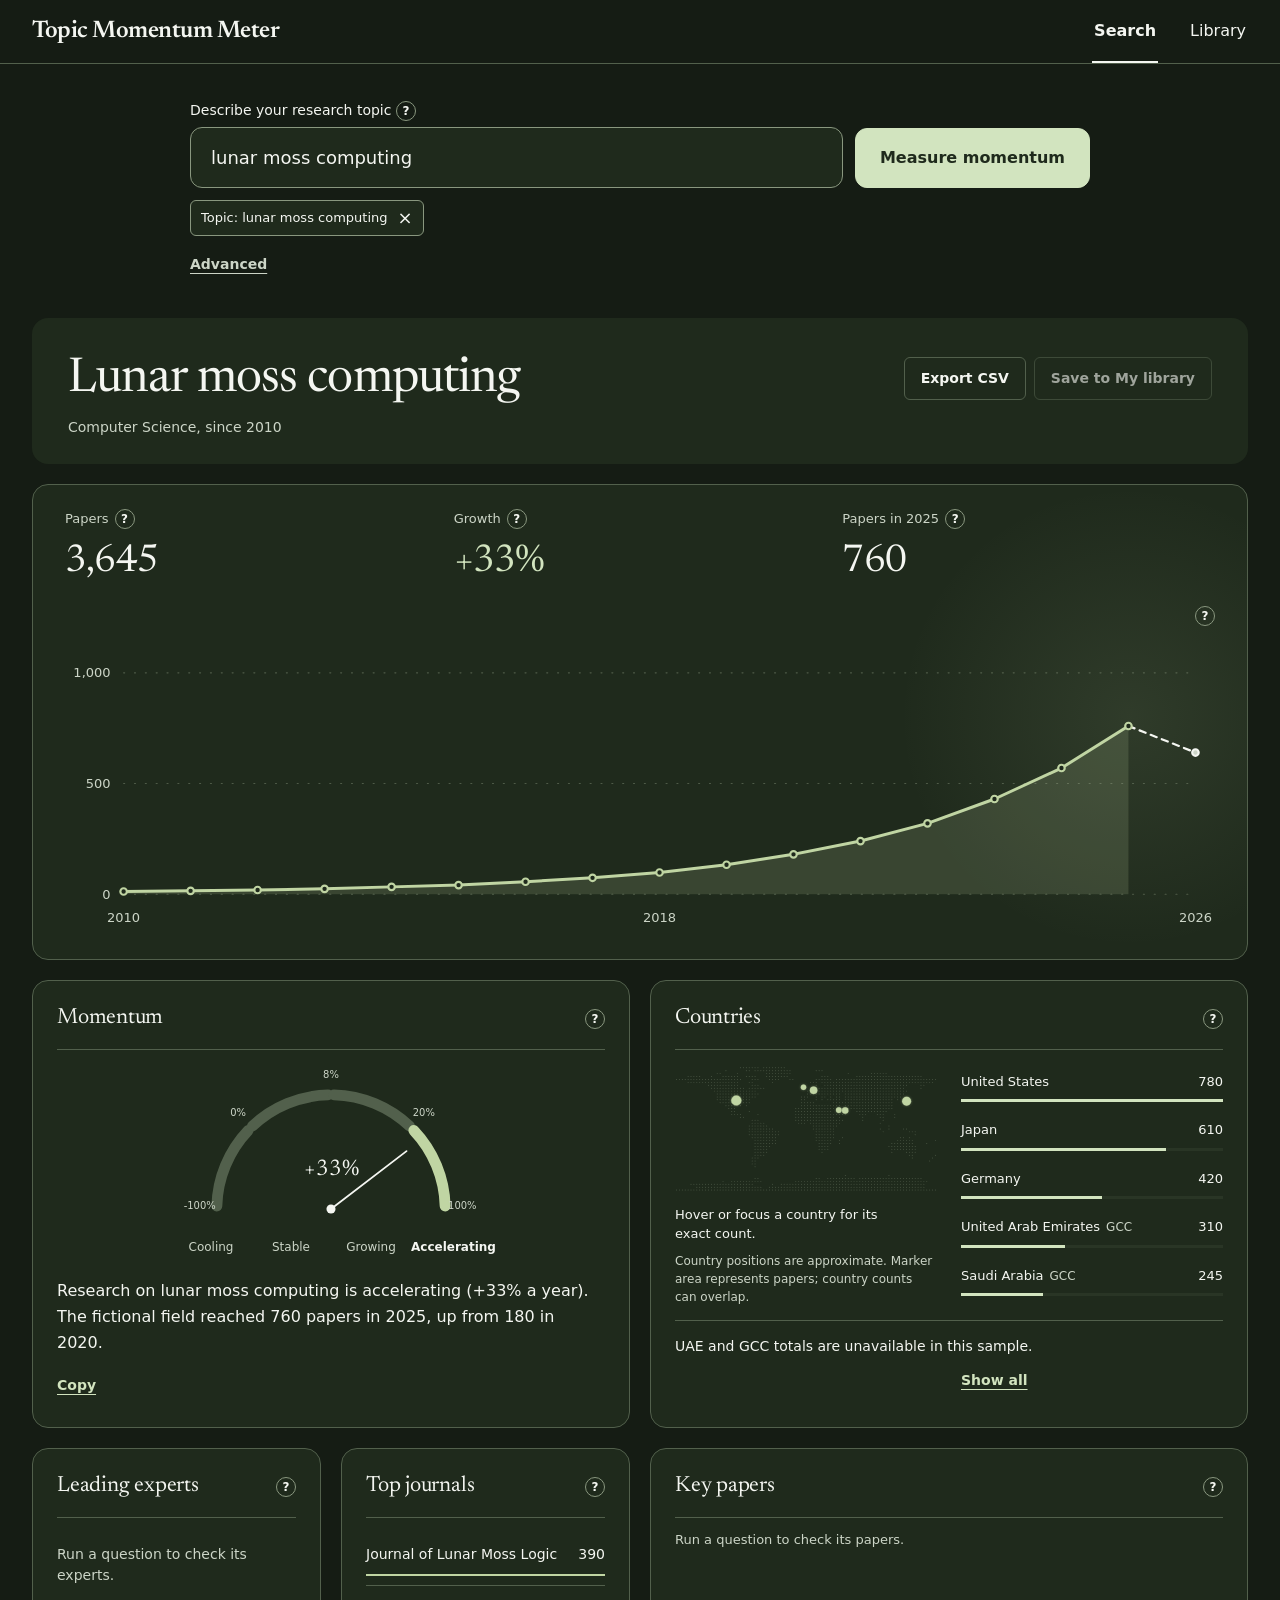
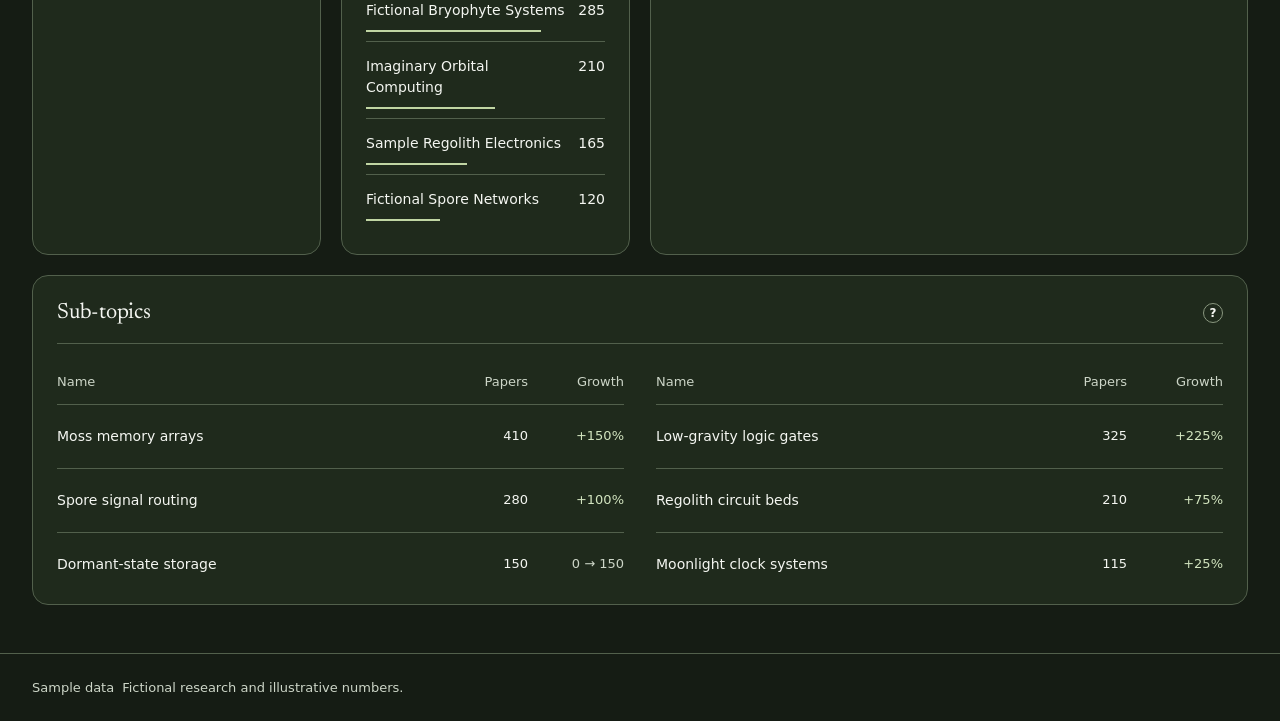
==== site/app.html @ e70965cd "Split X for Y topics, link title to site root" ====
<!doctype html>
<html lang="en">
<head>
  <meta charset="utf-8">
  <meta name="viewport" content="width=device-width, initial-scale=1">
  <meta name="description" content="Explore research trends with Topic Momentum Meter.">
  <title>Topic Momentum Meter</title>
  <link rel="preconnect" href="https://fonts.googleapis.com">
  <link rel="preconnect" href="https://fonts.gstatic.com" crossorigin>
  <link href="https://fonts.googleapis.com/css2?family=Newsreader:opsz,wght@6..72,400;6..72,600&display=swap" rel="stylesheet">
  <link rel="stylesheet" href="styles.css">
  <script defer src="config.js"></script>
  <script defer src="sample-topic.js"></script>
  <script defer src="map-data.js"></script>
  <script defer src="search-presets.js"></script>
  <script defer src="places.js"></script>
  <script defer src="vocabulary.js"></script>
  <script defer src="spell.js"></script>
  <script defer src="query-parser.js"></script>
  <script defer src="map-feedback.js"></script>
  <script defer src="app.js"></script>
</head>
<body>
  <a class="skip-link" href="#main">Skip to content</a>
  <header class="topbar">
    <a class="brand" href="./">Topic Momentum Meter</a>
    <nav aria-label="Main navigation"><a href="#search" id="search-nav">Search</a><a href="#library" id="library-nav">Library</a></nav>
  </header>
  <main id="main" tabindex="-1">
    <section id="topic-page" aria-labelledby="topic-name">
      <form novalidate id="search-form" class="search-panel">
        <div class="search-fields"><label for="topic-input">Describe your research topic <span class="help"><button type="button" class="help-trigger" data-help="search-help" aria-label="About Topic Momentum Meter" aria-controls="search-help" aria-describedby="search-help" aria-expanded="false">?</button><span id="search-help" class="tooltip" role="tooltip" hidden>Write what you're looking for in plain words, like a question to a colleague. For example: "epigenetics in pregnant women since 2020" or "inheritance law for children in the GCC". We pick out the topic, who it's about (children, pregnancy, women, teenagers, students, older adults), places (GCC, Middle East or a country) and years ("since 2020", "last 5 years"). The chips under the box show what we understood: remove a wrong one with ×. Put an exact phrase in "quotes". Places and people match words in titles and abstracts, not where authors work.</span></span><input id="topic-input" name="topic" required autocomplete="off" placeholder="epigenetics in children since 2020" aria-describedby="query-note"></label><button class="primary" type="submit">Measure momentum</button></div>
        <div id="understood-chips" class="understood-chips" role="group" aria-label="Current search details"></div>
        <div id="search-clarification" class="search-clarification" role="group" aria-labelledby="clarification-question" hidden></div>
        <p id="query-note" class="query-note" role="status" hidden></p>
        <div id="search-progress" class="search-progress" role="progressbar" aria-label="Search progress (estimate)" aria-valuemin="0" aria-valuemax="100" aria-valuenow="0" hidden><div class="search-progress-track"><div class="search-progress-fill"></div></div><p class="search-progress-label"></p></div>
        <details id="search-options" class="search-options">
          <summary>Advanced</summary>
          <div class="options-grid">
            <div class="option-row"><div class="option-label"><label for="synonyms-input">Synonyms</label><span class="help"><button type="button" class="help-trigger" data-help="synonyms-help" aria-label="About synonyms" aria-controls="synonyms-help" aria-describedby="synonyms-help" aria-expanded="false">?</button><span id="synonyms-help" class="tooltip" role="tooltip" hidden>Other words for the same topic. Papers that use any of them are counted too.</span></span></div><div class="option-body"><input id="synonyms-input" name="synonyms" autocomplete="off" placeholder="Other words for the same topic, separated by commas"><div id="synonym-chips" class="chips" aria-label="Current synonyms"></div><div class="suggestions" id="suggestions"><span>Suggested</span><div id="suggested-synonyms" class="chips"></div></div></div></div>
            <div class="option-row"><div class="option-label"><span>Must also include</span><span class="help"><button type="button" class="help-trigger" data-help="include-note" aria-label="About additional terms" aria-controls="include-note" aria-describedby="include-note" aria-expanded="false">?</button><span id="include-note" class="tooltip" role="tooltip" hidden>Each group must match. Within a group, any term can match. For example, inheritance + GCC + children. Terms can appear anywhere in the title or abstract; multi-word terms stay together as phrases. Separate alternatives with commas. These presets match words in titles and abstracts, not where the authors work.</span></span></div><div class="option-body include-controls"><div id="include-group-1" class="include-group"><span class="group-joiner" aria-hidden="true">Any of</span><div class="group-field"><input id="include-input" name="include" aria-label="Include group 1" aria-describedby="include-note include-error" autocomplete="off" placeholder="Words, separated by commas"><span id="include-preset-1" class="group-preset" hidden><strong id="include-preset-name-1"></strong><span id="include-preset-count-1" class="group-preset-count"></span><button type="button" id="edit-include-1" class="text-button group-edit">Edit</button></span></div><button id="remove-include-1" class="remove-include" type="button" aria-label="Remove include group 1" title="Remove group">×</button></div><div id="include-group-2" class="include-group" hidden><span class="group-joiner" aria-hidden="true">and any of</span><div class="group-field"><input id="include-input-2" name="include2" aria-label="Include group 2" aria-describedby="include-note include-error" autocomplete="off" placeholder="Words, separated by commas" disabled><span id="include-preset-2" class="group-preset" hidden><strong id="include-preset-name-2"></strong><span id="include-preset-count-2" class="group-preset-count"></span><button type="button" id="edit-include-2" class="text-button group-edit">Edit</button></span></div><button id="remove-include-2" class="remove-include" type="button" aria-label="Remove include group 2" title="Remove group">×</button></div><div id="include-group-3" class="include-group" hidden><span class="group-joiner" aria-hidden="true">and any of</span><div class="group-field"><input id="include-input-3" name="include3" aria-label="Include group 3" aria-describedby="include-note include-error" autocomplete="off" placeholder="Words, separated by commas" disabled><span id="include-preset-3" class="group-preset" hidden><strong id="include-preset-name-3"></strong><span id="include-preset-count-3" class="group-preset-count"></span><button type="button" id="edit-include-3" class="text-button group-edit">Edit</button></span></div><button id="remove-include-3" class="remove-include" type="button" aria-label="Remove include group 3" title="Remove group">×</button></div><div class="include-actions"><span class="include-actions-label">Quick add</span><button class="chip" id="children-preset" type="button">Children 0–9</button><button class="chip" id="middle-east-preset" type="button">Middle East</button><button class="chip" id="gcc-preset" type="button">GCC</button><button id="add-include-group" class="chip add-group" type="button">+ Add another group</button></div><p id="include-limit" class="include-message" hidden>You can use up to three include groups. Remove a group to add another.</p><p id="include-error" class="include-message" role="status" hidden></p></div></div>
            <div class="option-row"><div class="option-label"><span>Years</span><span class="help"><button type="button" class="help-trigger" data-help="range-help" aria-label="About the year range" aria-controls="range-help" aria-describedby="range-help" aria-expanded="false">?</button><span id="range-help" class="tooltip" role="tooltip" hidden>Leave empty to include papers up to today.</span></span></div><div class="option-body range-controls"><div class="range-fields"><label for="from-input">From<input id="from-input" name="from" type="number" min="2000" step="1" value="2010" required></label><label for="to-input">To<input id="to-input" name="to" type="number" min="2000" step="1" placeholder="Until today"></label></div><div class="range-presets" aria-label="Quick-fill From year"><button type="button" class="chip" data-range-preset="2010">2010</button><button type="button" class="chip" data-range-preset="2020">2020</button><button type="button" class="chip" data-range-preset="2023">2023</button><button type="button" class="chip" data-range-preset="2024">2024</button><button type="button" class="chip" data-range-preset="2025">2025</button></div></div></div>
          </div>
        </details>
      </form>
      <div id="report-stage" class="t-skel is-revealed">
        <div class="t-skel-skeleton report-skeleton" aria-hidden="true">
          <div class="loading-work"><p>This search includes</p><ol id="loading-steps"><li>Counting papers per year</li><li>Finding leading experts</li><li>Mapping countries</li><li>Ranking sub-topics</li></ol><p class="loading-note">The report opens as soon as the data arrives.</p></div>
        </div>
        <div class="t-skel-content">
          <p id="no-results" class="empty-state" role="status" hidden>No papers found for this search. Try a broader topic or remove a detail.</p>
          <section id="refine-bar" class="refine-bar" aria-label="Narrow down this report" hidden><form id="narrow-form" novalidate><div class="narrow-fields"><label for="narrow-input">Narrow down<input id="narrow-input" autocomplete="off" placeholder="Add a focus, people, place or years" aria-describedby="narrow-help narrow-note"></label><button id="narrow-apply" type="submit">Apply</button></div><p id="narrow-help" class="sr-only">Add words that must also match. Separate alternatives with commas or “and”. Check the chips before applying.</p><div id="narrow-understood" class="understood-chips" role="group" aria-label="Details to add"></div><p id="narrow-note" class="query-note" role="status" hidden></p></form><div id="refine-chips" class="refine-chips" role="group" aria-label="Suggested refinements"></div></section>
          <div class="report-heading"><div><a id="back-parent" hidden></a><h1 id="topic-name"></h1><p id="topic-meta"></p><p id="evidence-notice" class="evidence-notice" role="status" hidden></p><p id="understanding-line" class="understanding-line" title="The model reviewed titles, not full papers. Authored geography means at least one author’s listed country matches." hidden></p></div><div class="report-actions"><button id="export-csv" type="button">Export CSV</button><button id="save-report" type="button">Save to My library</button></div></div>
          <div id="report-content" class="dashboard">
            <div class="tile hero-tile" id="hero-tile"><section class="panel chart-panel" aria-label="Research activity"><div id="kpis" class="kpi-grid"></div><div class="chart-help"><span class="help"><button type="button" class="help-trigger" data-help="chart-help" aria-label="About the chart" aria-controls="chart-help" aria-describedby="chart-help" aria-expanded="false">?</button><span id="chart-help" class="tooltip" role="tooltip" hidden>Papers published each year. The current year isn’t over, so its line is dashed.</span></span></div><div id="year-chart"></div></section></div>
            <section class="panel tile momentum-panel" aria-labelledby="momentum-heading"><div class="panel-heading"><h2 id="momentum-heading">Momentum</h2><span class="help"><button class="help-trigger" type="button" data-help="momentum-help" aria-label="About momentum" aria-controls="momentum-help" aria-describedby="momentum-help" aria-expanded="false">?</button><span id="momentum-help" class="tooltip" role="tooltip" hidden>Accelerating means 20% or more a year. Growing is 8 to 20%, Stable is 0 to 8%, Cooling means fewer papers each year.</span></span></div><div id="momentum-gauge" class="momentum-gauge"></div><div id="momentum-segments" class="momentum-segments" aria-label="Momentum scale"></div><p id="momentum-unavailable" hidden>Not enough data</p><p id="headline"></p><button id="copy-headline" class="text-button" type="button">Copy</button></section>
            <section class="panel tile countries-tile" aria-labelledby="countries-heading"><div class="panel-heading"><h2 id="countries-heading">Countries</h2><span class="help"><button type="button" class="help-trigger" data-help="countries-note" aria-label="About country counts" aria-controls="countries-note" aria-describedby="countries-note" aria-expanded="false">?</button><span id="countries-note" class="tooltip" role="tooltip" hidden></span></span></div><div id="country-map" class="country-map"></div><p class="map-caption">Country positions are approximate. Marker area represents papers; country counts can overlap.</p><div id="countries"></div><p id="regional-counts"></p><button id="countries-toggle" class="text-button" type="button" aria-expanded="false" aria-controls="countries" hidden>Show all</button></section>
            <section class="panel tile experts-tile" aria-labelledby="experts-heading"><div class="panel-heading"><h2 id="experts-heading">Leading experts</h2><span class="help"><button type="button" class="help-trigger" data-help="experts-note" aria-label="About expert counts" aria-controls="experts-note" aria-describedby="experts-note" aria-expanded="false">?</button><span id="experts-note" class="tooltip" role="tooltip" hidden></span></span></div><p id="experts-check-note" class="source-note" hidden></p><p id="experts-source-note" class="source-note" hidden></p><ol id="experts" class="rank-list"></ol><button id="experts-toggle" class="text-button" type="button" aria-expanded="false" aria-controls="experts" hidden>Show all</button></section>
            <section class="panel tile journals-tile" aria-labelledby="journals-heading"><div class="panel-heading"><h2 id="journals-heading">Top journals</h2><span class="help"><button type="button" class="help-trigger" data-help="journals-note" aria-label="About journal counts" aria-controls="journals-note" aria-describedby="journals-note" aria-expanded="false">?</button><span id="journals-note" class="tooltip" role="tooltip" hidden></span></span></div><p id="journals-source-note" class="source-note" hidden></p><ol id="journals" class="rank-list"></ol><button id="journals-toggle" class="text-button" type="button" aria-expanded="false" aria-controls="journals" hidden>Show all</button></section>
            <section class="panel tile papers-tile" aria-labelledby="papers-heading"><div class="panel-heading"><h2 id="papers-heading">Most cited papers</h2><span class="help"><button type="button" class="help-trigger" data-help="papers-period" aria-label="About cited papers" aria-controls="papers-period" aria-describedby="papers-period" aria-expanded="false">?</button><span id="papers-period" class="tooltip" role="tooltip" hidden></span></span></div><p id="papers-source-note" class="source-note" hidden></p><div id="papers" class="paper-list"></div><button id="papers-toggle" class="text-button" type="button" aria-expanded="false" aria-controls="papers" hidden>Show all</button></section>
            <section id="topics-section" class="panel tile topics-panel" aria-labelledby="subtopics-heading"><div class="panel-heading"><h2 id="subtopics-heading">Sub-topics</h2><span class="help"><button type="button" class="help-trigger" data-help="subtopics-note" aria-label="About sub-topic comparisons" aria-controls="subtopics-note" aria-describedby="subtopics-note" aria-expanded="false">?</button><span id="subtopics-note" class="tooltip" role="tooltip" hidden></span></span></div><div class="topic-column-heads"><div class="topic-columns" aria-hidden="true"><span>Name</span><span>Papers</span><span id="subtopics-metric">Growth</span></div><div class="topic-columns" aria-hidden="true"><span>Name</span><span>Papers</span><span>Growth</span></div></div><div id="subtopics-panel"><div id="subtopics" class="topics-grid"></div></div></section>
          </div>
        </div>
      </div>
    </section>
    <section id="library-page" aria-labelledby="library-heading" hidden>
      <h1 id="library-heading" class="sr-only">Library</h1>
      <div class="library-tabs t-tabs" role="tablist" aria-label="Library"><span class="t-tabs-pill" aria-hidden="true"></span><button id="my-library-tab" type="button" role="tab" aria-selected="true" aria-controls="library-results">My library</button><button id="all-topics-tab" type="button" role="tab" aria-selected="false" aria-controls="library-results">All topics</button></div>
      <div id="library-results" class="library-layout" role="tabpanel" aria-labelledby="my-library-tab"><aside class="panel field-panel"><h2>Research fields</h2><div id="fields"></div></aside><div class="library-main"><div class="library-tools"><label for="library-search">Search the library <span class="help"><button type="button" class="help-trigger" data-help="library-help" aria-label="About the Library" aria-controls="library-help" aria-describedby="library-help" aria-expanded="false">?</button><span id="library-help" class="tooltip" role="tooltip" hidden>Find a saved topic by name or synonym.</span></span><input id="library-search" type="search" placeholder="Find a topic or synonym"></label><label for="library-sort">Sort by<select id="library-sort"><option value="momentum">Momentum</option><option value="name">Name</option><option value="updated">Last updated</option></select></label></div><p id="library-error" role="status" hidden></p><button id="library-retry" type="button" hidden>Try loading the Library again</button><p id="library-count" role="status"></p><div id="library-table" class="library-table"><div class="library-columns" aria-hidden="true"><span>Name</span><span>Trend</span><span>Growth</span><span></span></div><div id="library-cards"></div></div><p id="library-empty" class="empty-state" hidden>No topics match. Try a different search or choose All fields.</p></div></div>
    </section>
    <p id="status" class="status" role="status" aria-live="polite" hidden></p>
  </main>
  <footer><p><span id="report-source">Sample data</span><span id="data-notice">Fictional research and illustrative numbers.</span></p><p id="report-freshness"></p></footer>
</body>
</html>
---- site/styles.css ----
/* Hallmark traits: analytics workbench; signature: data-driven bento scenes; step 10. */
/* Critique: strengthen report hierarchy and reveal the evidence with restrained motion. */
:root{--page:#F4F6F1;--card:#FFFFFF;--border:#D3D8CF;--chart:#7E8B63;--action:#5F6B47;--text:#1F2A1C;--secondary:#5E6859;--positive:#4A5538;--negative:#B5483C;--soft:#EDF0E7;--font:system-ui,-apple-system,BlinkMacSystemFont,"Segoe UI",sans-serif;--radius:12px;
  --font-display:"Newsreader",Georgia,serif;
  --band:var(--text);--band-text:var(--card);--band-secondary:#CCD5C7;--band-border:#52604C;--band-line:#C0D5A3;--band-positive:#D2E4BF;--band-negative:#FFB4A7;
  --band-glow:#C0D5A31A;--band-area:#C0D5A329;--clear:transparent;
  --ease-smooth-out:cubic-bezier(0.22,1,0.36,1);
  --pulse-dur:500ms;--pulse-count:1;--pulse-min:0.5;
  --reveal-dur:200ms;--reveal-blur:0px;--reveal-ease:var(--ease-smooth-out);
  --page-slide-dur:200ms;--page-fade-dur:200ms;--page-slide-distance:8px;--page-blur:0px;--page-stagger:0ms;--page-exit-enabled:1;
  --page-slide-ease:var(--ease-smooth-out);--page-fade-ease:var(--ease-smooth-out);
}
*{box-sizing:border-box}html{color-scheme:light;scrollbar-color:var(--border) var(--page)}body{margin:0;background:var(--page);color:var(--text);font:400 15px/1.5 var(--font);font-variant-numeric:tabular-nums}::selection{background:var(--border);color:var(--text)}button,input,select{font:inherit;color:inherit}input,select{caret-color:var(--action)}button,a,input,select,summary{-webkit-tap-highlight-color:transparent;touch-action:manipulation}a{color:var(--action);text-underline-offset:3px}button{cursor:pointer;border:1px solid var(--border);background:var(--card);border-radius:6px;padding:10px 16px;min-height:42px;font-weight:600}button:hover{background:var(--soft);border-color:var(--action)}button:active{background:var(--border)}button:disabled{opacity:.6;cursor:default}button:focus-visible,a:focus-visible,input:focus-visible,select:focus-visible,summary:focus-visible,svg [tabindex]:focus-visible{outline:2px solid var(--action);outline-offset:3px}[hidden]{display:none!important}.sr-only,.skip-link:not(:focus){position:absolute;width:1px;height:1px;overflow:hidden;clip-path:inset(50%);white-space:nowrap}.skip-link:focus{position:fixed;top:12px;left:12px;background:var(--card);padding:12px;z-index:10}.topbar{height:72px;border-bottom:1px solid var(--border);display:flex;align-items:center;justify-content:space-between;padding:0 max(32px,calc((100vw - 1320px)/2));gap:24px}.brand{font-size:20px;font-weight:600;color:var(--text);text-decoration:none;letter-spacing:-.025em}nav{display:flex;align-self:stretch;gap:30px}nav a{display:flex;align-items:center;border-bottom:2px solid transparent;text-decoration:none;color:var(--secondary);padding:0 2px}nav a[aria-current=page]{border-bottom-color:var(--action);color:var(--text);font-weight:600}main{max-width:1384px;margin:auto;padding:24px 32px 48px}h1,h2,h3,p{overflow-wrap:anywhere}h1,h2,h3{font-weight:600;text-wrap:balance}h1{font-size:clamp(28px,3vw,38px);letter-spacing:-.025em;line-height:1.2;margin:0 0 8px}h2{font-size:17px;line-height:1.3;margin:0}p{text-wrap:pretty}.search-panel{margin-bottom:32px}.search-fields{display:grid;grid-template-columns:minmax(0,1fr) auto;gap:16px;align-items:end}label{display:block;font-size:14px;font-weight:600}input,select{display:block;width:100%;min-width:0;margin-top:6px;min-height:44px;padding:10px 12px;border:1px solid var(--border);border-radius:6px;background:var(--card);font-weight:400}input::placeholder{color:var(--secondary);opacity:1}.primary{background:var(--action);border-color:var(--action);color:white;min-height:44px;padding-inline:24px}.primary:hover{background:var(--positive);color:white}.primary:active{background:var(--text)}.search-options{margin-top:12px}.search-options>summary{display:inline-block;cursor:pointer;color:var(--action);font-size:14px;font-weight:600;list-style:none;min-height:32px;padding:4px 0;text-decoration:underline;text-underline-offset:4px}.search-options>summary::-webkit-details-marker{display:none}.options-grid{display:grid;grid-template-columns:1fr 1fr 1fr;gap:20px;padding:20px 0 4px}.options-grid>div{min-width:0}.range-fields{display:grid;grid-template-columns:1fr 1fr;gap:12px}.chips,.range-presets{display:flex;flex-wrap:wrap;gap:6px;margin-top:10px}.chip{padding:5px 10px;min-height:34px;font-size:13px;font-weight:400}.suggestions{display:flex;align-items:baseline;gap:16px;padding-top:12px;font-size:14px;color:var(--secondary)}.suggestions .chips{margin:0}.report-heading{display:flex;justify-content:space-between;gap:24px;align-items:center;margin-bottom:24px}.report-heading>div{min-width:0}.report-heading p{margin:0;color:var(--secondary);font-size:14px}.report-actions{display:flex;gap:8px;flex-shrink:0}.report-actions button{font-size:14px}.report-actions #save-report{color:var(--action)}#back-parent{display:inline-block;font-size:14px;margin-bottom:12px}.panel{background:var(--card);border:1px solid var(--border);border-radius:var(--radius);padding:24px;min-width:0}.panel-heading{display:flex;align-items:center;justify-content:space-between;gap:12px;padding-bottom:16px;margin-bottom:8px;border-bottom:1px solid var(--border)}.chart-panel{padding:28px 28px 18px;margin-bottom:24px}.kpi-grid{display:grid;grid-template-columns:repeat(3,minmax(0,1fr));gap:32px;padding-bottom:8px}.kpi{min-width:0}.kpi-label{display:flex;align-items:center;gap:8px;font-size:14px;color:var(--secondary)}.kpi-value{font-size:clamp(28px,3.3vw,42px);font-weight:600;line-height:1.2;letter-spacing:-.025em;margin:8px 0 0}.positive{color:var(--positive)}.negative{color:var(--negative)}.number{white-space:nowrap;font-variant-numeric:tabular-nums}.chart-panel svg{display:block;width:100%;height:auto;margin-top:12px}.chart-grid{stroke:var(--border);stroke-dasharray:3 6}.chart-label{fill:var(--secondary);font-family:var(--font);font-size:12px}.chart-line{stroke:var(--chart);stroke-width:2.5;fill:none;stroke-linejoin:round;stroke-linecap:round}.chart-area{fill:var(--chart);fill-opacity:.12}.chart-point{fill:var(--card);stroke:var(--chart);stroke-width:2}.chart-point:hover,.chart-point:focus{r:5}.partial-year{stroke-dasharray:6 5}.partial-point{fill:var(--border)}.insight-grid{display:grid;grid-template-columns:repeat(3,minmax(0,1fr));gap:24px;margin-bottom:24px;align-items:start}.momentum-segments{display:grid;grid-template-columns:repeat(4,minmax(0,1fr));gap:3px;margin:20px 0}.momentum-segments span{border:1px solid var(--border);border-radius:3px;text-align:center;font-size:12px;padding:8px 2px;color:var(--secondary);white-space:nowrap}.momentum-segments [aria-current=true]{background:var(--action);border-color:var(--action);color:white}.momentum-panel #headline{font-size:16px;line-height:1.6;margin:0 0 12px;max-width:65ch}#momentum-unavailable{color:var(--secondary);font-size:14px}.text-button{padding:4px 0;border:0;border-radius:0;background:transparent;min-height:36px;color:var(--action);font-size:14px;text-decoration:underline;text-underline-offset:4px}.text-button:hover{background:transparent;color:var(--text)}.rank-list{list-style:none;padding:0;margin:0}.rank-list li{display:flex;gap:16px;justify-content:space-between;align-items:baseline;padding:12px 0;border-bottom:1px solid var(--border);font-size:14px}.rank-list li:last-child{border:0}.rank-name{min-width:0}.rank-name a{text-decoration:none}.rank-name a:hover{text-decoration:underline}.rank-list .number{font-weight:600}.country-row{padding:12px 0 8px}.row-heading{display:flex;justify-content:space-between;gap:16px;font-size:14px}.bar-track{height:3px;background:var(--soft);margin-top:8px}.bar-fill{height:100%;background:var(--action)}.gcc{font:inherit;font-size:12px;color:var(--secondary);margin-left:6px;text-decoration:none}#regional-counts{border-top:1px solid var(--border);padding-top:14px;font-size:14px;line-height:1.6;margin-bottom:6px}.publication-grid{display:grid;grid-template-columns:minmax(0,1fr) minmax(0,1.5fr);gap:24px;margin-bottom:24px;align-items:start}.paper{padding:16px 0;border-bottom:1px solid var(--border)}.paper:last-child{border:0}.paper h3{font-size:15px;line-height:1.45;margin:0 0 8px;font-weight:600;text-wrap:pretty}.paper h3 a{text-decoration:none}.paper h3 a:hover{text-decoration:underline}.paper p{font-size:13px;color:var(--secondary);margin:4px 0}.paper-meta{font-size:13px;color:var(--secondary);display:flex;justify-content:space-between;gap:16px}.topics-panel{padding-bottom:0;overflow:visible}.topic-columns,.topic-row{display:grid;grid-template-columns:minmax(0,1fr) 72px 80px;gap:16px;align-items:center}.topic-columns{font-size:13px;color:var(--secondary);margin:16px 0 0;padding-bottom:12px;width:calc(50% - 12px)}.topic-columns>span:not(:first-child){text-align:right}.topics-grid{display:grid;grid-template-columns:repeat(2,minmax(0,1fr));column-gap:32px}.topic-row{position:relative;min-width:0;width:100%;padding:18px 0;min-height:64px;border:0;border-top:1px solid var(--border);border-radius:0;text-align:left;font-weight:400;background:transparent;font-size:14px;text-decoration:none}.topic-row .number{text-align:right;font-size:13px}.topic-row:hover{background:var(--soft);border-color:var(--border)}.topic-name{color:var(--action);min-width:0;overflow-wrap:anywhere}.help{position:relative;display:inline-flex;vertical-align:middle;font-weight:400;flex-shrink:0}.help-trigger{border:1px solid var(--border);border-radius:50%;color:var(--secondary);font-size:12px;width:20px;height:20px;min-height:20px;padding:0;line-height:18px;font-weight:600;text-align:center}.help-trigger::before{content:"";position:absolute;inset:-7px}.tooltip{position:absolute;z-index:20;top:calc(100% + 12px);right:0;width:280px;max-width:calc(100vw - 48px);padding:14px 16px;border:1px solid var(--border);border-radius:8px;background:var(--card);color:var(--text);font-size:14px;line-height:1.5;font-weight:400;text-align:left;box-shadow:0 8px 24px #1f2a1c14}.kpi-label .tooltip,.options-grid .tooltip{left:0;right:auto}.library-tabs{display:flex;gap:24px;border-bottom:1px solid var(--border);margin:0 0 24px}.library-tabs button{border:0;border-radius:0;border-bottom:2px solid transparent;background:transparent;padding:12px 0;font-size:16px;font-weight:400;color:var(--secondary)}.library-tabs [aria-selected=true]{border-bottom-color:var(--action);font-weight:600;color:var(--text)}.library-layout{display:grid;grid-template-columns:200px minmax(0,1fr);gap:24px;align-items:start}.field-panel{padding:20px 12px}.field-panel h2{font-size:15px;margin:0 8px 16px}.field-button{display:flex;justify-content:space-between;gap:12px;text-align:left;width:100%;padding:10px 8px;border:0;min-height:42px;font-size:14px;font-weight:400;background:transparent}.field-button[aria-pressed=true]{background:var(--soft);color:var(--action);font-weight:600}.library-main{min-width:0}.library-tools{display:grid;grid-template-columns:minmax(0,1fr) 190px;gap:16px}#library-count{font-size:13px;color:var(--secondary);margin:16px 0}.library-table{background:var(--card);border:1px solid var(--border);border-radius:var(--radius);padding:0 20px}.library-columns,.library-row{display:grid;grid-template-columns:minmax(0,1fr) 140px 100px 78px;gap:20px;align-items:center}.library-columns{font-size:13px;color:var(--secondary);padding:16px 0}.library-columns>span:nth-child(3){text-align:right}.library-card{border-top:1px solid var(--border)}.library-row{min-height:100px;padding:16px 0}.library-name{font-size:15px;font-weight:600;color:var(--text);text-decoration:none}.library-name:hover{color:var(--action);text-decoration:underline}.library-field{display:flex;align-items:center;gap:8px;color:var(--secondary);font-size:13px;margin-top:4px}.library-growth{text-align:right;font-weight:600}.mini-chart{display:block;width:140px;height:38px}.remove-report{font-size:13px;font-weight:400;text-align:right;padding:4px 0;min-height:40px;background:transparent;border:0;color:var(--secondary);text-decoration:underline;text-underline-offset:3px}.library-related{font-size:13px;margin-bottom:16px;color:var(--secondary)}.library-related>summary{cursor:pointer;min-height:32px}.library-related .chips{margin-left:16px}.library-related a{font-size:13px;padding:4px 0;margin-right:12px}.empty-state{padding:32px;background:var(--card);border:1px solid var(--border);border-radius:var(--radius);color:var(--secondary);font-size:15px}#library-error{color:var(--negative)}.status{position:fixed;bottom:20px;left:50%;transform:translateX(-50%);width:max-content;max-width:calc(100% - 32px);padding:14px 20px;background:var(--text);color:white;border-radius:8px;z-index:30;font-size:14px;box-shadow:0 6px 20px #1f2a1c20}footer{border-top:1px solid var(--border);padding:20px 32px;color:var(--secondary);font-size:13px;max-width:1384px;margin:0 auto}footer p{margin:4px 0}#report-source{margin-right:8px}
@media(min-width:1550px){.insight-grid{grid-template-columns:1.05fr 1fr 1fr}}@media(max-width:1100px){.insight-grid{grid-template-columns:repeat(2,minmax(0,1fr))}.momentum-panel{grid-column:1/-1}.momentum-segments{max-width:480px}.momentum-panel #headline{max-width:75ch}.options-grid{grid-template-columns:1fr 1fr}.range-controls{grid-column:1/-1;max-width:420px}.library-layout{grid-template-columns:170px minmax(0,1fr)}.library-columns,.library-row{grid-template-columns:minmax(0,1fr) 100px 80px 65px;gap:12px}.mini-chart{width:100px}.topic-columns,.topic-row{grid-template-columns:minmax(0,1fr) 60px 65px;gap:10px}}@media(max-width:760px){.topbar{padding:0 20px;height:64px}.brand{font-size:17px}nav{gap:18px;font-size:14px}main{padding:20px}.report-heading{align-items:flex-start;flex-direction:column;gap:16px}.report-actions{flex-wrap:wrap}.insight-grid,.publication-grid{grid-template-columns:1fr;gap:16px;margin-bottom:16px}.momentum-panel{grid-column:auto}.panel{padding:20px}.chart-panel{margin-bottom:16px;padding:20px 16px 12px}.kpi-grid{gap:16px}.kpi-value{font-size:30px}.kpi-label{font-size:13px;gap:6px}.topics-grid{grid-template-columns:1fr}.topic-columns{width:100%}.topic-row{grid-template-columns:minmax(0,1fr) 72px 80px}.topics-panel{padding-bottom:0}.library-layout{grid-template-columns:1fr}.field-panel{padding:12px}.field-panel h2{margin:0 8px 8px}#fields{display:flex;overflow-x:auto;gap:8px}.field-button{width:auto;flex-shrink:0;gap:12px}.library-tools{grid-template-columns:minmax(0,1fr) 150px}.library-table{padding:0 14px}.library-columns,.library-row{grid-template-columns:minmax(0,1fr) 90px 75px;gap:12px}.library-columns>span:last-child{display:none}.library-row>.remove-report{grid-column:1/-1;justify-self:start;text-align:left;min-height:32px;margin-top:-8px}.mini-chart{width:90px}.library-growth{font-size:14px}footer{padding:20px}}@media(max-width:480px){.topbar{padding:0 16px;gap:12px;flex-wrap:wrap;height:auto;min-height:74px}.brand{font-size:16px}nav{gap:14px;min-height:48px}main{padding:16px}.search-fields{grid-template-columns:1fr;gap:10px}.search-fields .primary{justify-self:stretch}.search-panel{margin-bottom:24px}.options-grid{grid-template-columns:1fr;gap:16px}.range-controls{grid-column:auto}.suggestions{align-items:flex-start;flex-direction:column;gap:8px}.kpi-grid{gap:8px}.kpi-value{font-size:25px;letter-spacing:-.02em}.kpi-label{font-size:12px;flex-wrap:wrap;gap:4px}.chart-panel{padding-inline:12px}.chart-label{font-size:14px}.library-tools{grid-template-columns:1fr}.library-columns,.library-row{grid-template-columns:minmax(0,1fr) 65px 64px;gap:8px}.mini-chart{width:65px}.library-name{font-size:14px}.library-field{font-size:12px;flex-wrap:wrap}.tooltip{max-width:calc(100vw - 40px);width:240px}.panel{padding:18px}.topics-panel{padding-bottom:0}.topic-row{grid-template-columns:minmax(0,1fr) 55px 64px;gap:8px}.momentum-segments span{font-size:12px}.report-actions button{padding:9px 12px}.report-actions{gap:8px}.help-trigger{width:20px;height:20px}footer{padding:16px}}

.kpi-value.unavailable{font-size:22px;line-height:1.3;max-width:16ch}.library-growth.unavailable{font-size:12px;font-weight:400}.topic-column-heads{display:grid;grid-template-columns:repeat(2,minmax(0,1fr));gap:32px}.topic-columns{width:100%}@media(max-width:760px){.topic-column-heads{grid-template-columns:1fr}.topic-column-heads .topic-columns:last-child{display:none}}@media(max-width:480px){.kpi-value.unavailable{font-size:17px}}

.library-row{position:relative}.library-name::after{content:"";position:absolute;inset:0}.library-row .help,.library-row .remove-report{position:relative;z-index:1}.library-row:hover .library-name{text-decoration:underline;text-underline-offset:3px}

/* Compact analytics refinements. */
.topbar{height:64px;min-height:64px;background:var(--action);border-bottom:0;color:#FFFFFF}.topbar .brand,.topbar nav a,.topbar nav a[aria-current=page]{color:#FFFFFF}.topbar nav a[aria-current=page]{border-bottom-color:#FFFFFF}.topbar a:focus-visible{outline-color:#FFFFFF}.insight-grid{align-items:start}.insight-grid>.panel{height:auto}.topic-row .topic-name{font-weight:400}
#save-report[aria-pressed=true]{background:var(--action);border-color:var(--action);color:#FFFFFF}#save-report[aria-pressed=true]::before{content:"";display:inline-block;width:12px;height:12px;margin-right:8px;background:currentColor;clip-path:polygon(0 48%,17% 32%,40% 55%,83% 10%,100% 26%,42% 91%)}#save-report[aria-pressed=true]:hover{background:var(--positive)}
.paper{padding:12px 0}.paper-heading{display:flex;align-items:baseline;justify-content:space-between;gap:16px}.paper-heading h3{margin:0;min-width:0;flex:1;font-size:14px}.paper-heading .citations{flex-shrink:0;font-size:13px;color:var(--secondary)}.paper .paper-meta{display:block;margin:4px 0 0;font-size:13px;line-height:1.45}
.library-table{padding:0 16px}.library-columns,.library-row{grid-template-columns:minmax(0,1fr) 140px 105px;gap:16px}.library-table.personal .library-columns,.library-table.personal .library-row{grid-template-columns:minmax(0,1fr) 140px 105px 58px}.library-columns>span:last-child{display:none}.library-table.personal .library-columns>span:last-child{display:block}.library-columns{padding:12px 0}.library-row{min-height:54px;padding:8px 0}.library-entry{padding-left:calc(var(--depth,0)*16px);min-width:0}.library-name{font-size:14px;line-height:1.3}.library-row[style*="--depth:1"] .library-name,.library-row[style*="--depth:2"] .library-name,.library-row[style*="--depth:3"] .library-name{font-weight:400}.library-field{font-size:12px;line-height:1.3;margin-top:2px}.mini-chart{height:28px}.library-growth{font-size:14px}.growth-basis{font-weight:400;font-size:11px;color:var(--secondary);margin-left:4px}.remove-report{font-size:12px;min-height:28px;text-align:right;padding:4px 0;grid-column:auto!important;justify-self:stretch!important;margin:0!important}.library-parent{display:flex;align-items:baseline;gap:12px;padding:10px 0;font-weight:600;font-size:14px}.unsaved-parent{font-size:12px;font-weight:400;color:var(--secondary)}
@media(hover:hover) and (pointer:fine){.remove-report{opacity:0;pointer-events:none}.library-row:hover .remove-report,.library-row:focus-within .remove-report,.remove-report:focus-visible{opacity:1;pointer-events:auto}}
@media(max-width:1100px){.library-columns,.library-row{grid-template-columns:minmax(0,1fr) 100px 85px}.library-table.personal .library-columns,.library-table.personal .library-row{grid-template-columns:minmax(0,1fr) 100px 85px 54px}.mini-chart{width:100px}}
@media(max-width:760px){.topbar{height:60px;min-height:60px;flex-wrap:nowrap}.library-columns,.library-row{grid-template-columns:minmax(0,1fr) 70px 70px;gap:8px}.library-table.personal .library-columns,.library-table.personal .library-row{grid-template-columns:minmax(0,1fr) 60px 66px 44px}.mini-chart{width:70px}.personal .mini-chart{width:60px}.library-parent{flex-wrap:wrap;gap:4px 12px}.library-entry{padding-left:calc(var(--depth,0)*10px)}.library-growth{font-size:13px}.paper-heading{gap:10px}.paper-heading .citations{font-size:12px}}
@media(max-width:480px){.topbar{min-height:60px;height:60px}.topbar nav{min-height:60px}.paper-heading h3{font-size:14px}.library-table{padding:0 12px}.library-row{min-height:54px}.library-growth .growth-basis{display:inline-block}.library-field{font-size:12px}.library-name{font-size:13px}}

.growth-counts{font-size:13px;line-height:1.4;color:var(--secondary);margin:8px 0 0}.source-note{font-size:12px;color:var(--secondary);margin:8px 0}

.chart-help{text-align:right;margin-top:8px}.kpi-value>.help{margin-left:6px;vertical-align:middle}

@media(max-width:480px){.kpi-value:has(>.help){display:flex;align-items:center;gap:4px;font-size:15px;white-space:nowrap}.kpi-value>.help{margin-left:0}}

.topic-row .count-change{color:var(--secondary);white-space:normal}

/* The report opens as one continuous band; evidence below remains on paper. */
html,body{overflow-x:clip}
html{-webkit-font-smoothing:antialiased;-moz-osx-font-smoothing:grayscale}
body{font-size:1rem;line-height:1.5}
.brand{font-family:var(--font-display);font-size:1.5rem;font-weight:600;letter-spacing:-.02em;line-height:1.1}
.topbar{padding-inline:max(32px,calc((100% - 1320px)/2));background:var(--band)}
main{padding-top:28px}
.search-panel{margin-bottom:28px}
.search-fields{grid-template-columns:minmax(0,1fr) auto;gap:12px}
h1{font-family:var(--font-display);font-size:clamp(2rem,3.8vw,3rem);line-height:1.1;letter-spacing:-.02em;overflow-wrap:break-word;min-width:0}
h2{font-family:var(--font-display);font-size:1.125rem;line-height:1.3;letter-spacing:-.01em}
label,.report-actions button,.rank-list li,.row-heading,.topic-row{font-size:.875rem}
input,select{font-size:1rem}
.report-heading{background:var(--band);color:var(--band-text);padding:36px 36px 26px;margin:0;border-radius:var(--radius) var(--radius) 0 0;gap:32px;align-items:flex-start}
.report-heading>div:first-child{flex:1}
.report-heading p{color:var(--band-secondary);font-size:.875rem;line-height:1.5;margin-top:10px}
.report-heading a{color:var(--band-text)}
.report-actions{padding-top:3px}
.report-actions button{color:var(--band-text);background:var(--clear);border-color:var(--band-border)}
.report-actions button:hover{border-color:var(--band-secondary);background:var(--band-border)}
.report-actions #save-report{color:var(--band-text)}
.report-actions #save-report[aria-pressed=true]{color:var(--band);background:var(--band-text);border-color:var(--band-text)}
.report-actions #save-report[aria-pressed=true]:hover{background:var(--band-secondary)}
.report-heading :focus-visible,.chart-panel :focus-visible{outline-color:var(--band-text)}
.chart-panel{position:relative;background:var(--band);color:var(--band-text);border:0;border-radius:0 0 var(--radius) var(--radius);padding:0 36px 22px;margin-bottom:28px;isolation:isolate}
.kpi-grid{gap:32px;padding-top:26px;border-top:1px solid var(--band-border)}
.kpi-label{color:var(--band-secondary);font-size:.875rem}
.kpi-value{font-family:var(--font-display);font-size:clamp(2rem,4vw,3rem);font-weight:400;line-height:1.1;letter-spacing:-.02em;margin-top:12px}
.kpi-value.positive{color:var(--band-positive)}
.kpi-value.negative{color:var(--band-negative)}
.kpi-value.unavailable{font-family:var(--font);font-size:1.125rem;line-height:1.4;letter-spacing:0;padding-top:4px}
.growth-counts{color:var(--band-secondary);font-size:.8125rem}
.report-heading .help-trigger,.chart-panel .help-trigger{background:var(--clear);color:var(--band-secondary);border-color:var(--band-secondary)}
.report-heading .help-trigger:hover,.chart-panel .help-trigger:hover{color:var(--band-text);border-color:var(--band-text);background:var(--band-border)}
.chart-panel .tooltip{color:var(--text)}
.chart-panel .chart-grid{stroke:var(--band-border);stroke-dasharray:2 6}
.chart-panel .chart-label{fill:var(--band-secondary)}
.chart-panel .chart-line{stroke:var(--band-line);stroke-width:2.75}
.chart-panel .chart-area{fill:var(--band-area);fill-opacity:1}
.chart-panel .chart-point{fill:var(--band);stroke:var(--band-line)}
.chart-panel .partial-year{stroke:var(--band-text);stroke-width:2;stroke-dasharray:6 5}
.chart-panel .partial-point{fill:var(--band-secondary);stroke:var(--band-text)}
.chart-point.is-highlighted{r:5}
#year-chart{position:relative;min-width:0}
.chart-panel::before{content:"";position:absolute;inset:38% 0 0;z-index:-1;pointer-events:none;border-radius:inherit;clip-path:inset(0 round 0 0 var(--radius) var(--radius));background:radial-gradient(ellipse closest-side at 50% 50%,var(--band-glow),var(--clear) 100%)}
.chart-crosshair{stroke:var(--band-secondary);stroke-width:1;stroke-dasharray:3 4;opacity:0;pointer-events:none}
.chart-readout{position:absolute;top:0;transform:translateX(-50%);max-width:calc(100% - 16px);padding:8px 12px;background:var(--band-text);color:var(--band);border-radius:6px;font-size:.8125rem;line-height:1.5;font-variant-numeric:tabular-nums;pointer-events:none;white-space:nowrap;z-index:2}
.count-exact{position:relative;color:var(--clear)}
.count-display{position:absolute;inset:0;user-select:none}
.kpi-value:has(.count-display){position:relative;width:max-content;max-width:100%}
.panel-heading{padding-bottom:14px;margin-bottom:4px}
.momentum-panel{padding-top:26px}
.momentum-panel #headline{font-size:1rem;line-height:1.6;max-width:65ch}
.momentum-segments{position:relative;gap:0}
.momentum-segments::before{content:"";position:absolute;inset:0 0 auto;height:12px;border:1px solid var(--border);border-radius:6px;background:var(--soft)}
.momentum-segments span{position:relative;padding:22px 0 0;border:0;border-radius:0;font-size:.75rem;background:var(--clear);color:var(--secondary)}
.momentum-segments span+span::before{content:"";position:absolute;top:1px;left:0;height:10px;border-left:1px solid var(--border)}
.momentum-segments .momentum-fill{display:none;position:absolute;inset:0 0 auto;height:12px;pointer-events:none}
.momentum-segments span:first-child .momentum-fill{border-radius:6px 0 0 6px}
.momentum-segments span:last-child .momentum-fill{border-radius:0 6px 6px 0}
.momentum-segments [aria-current=true]{background:var(--clear);border-color:var(--clear);color:var(--action);font-weight:600}
.momentum-segments [aria-current=true] .momentum-fill{display:block;background:linear-gradient(var(--action),var(--action)) no-repeat;background-size:100% 100%}
.bar-fill{transform-origin:left center}
.rank-list li{padding-block:14px}
.publication-grid{gap:24px}
.paper-heading h3{font-size:.9375rem;line-height:1.45;font-weight:600}
.paper .paper-meta{font-size:.8125rem;line-height:1.5}
.topic-columns,.library-columns{font-size:.8125rem}
.topic-row{min-height:64px}
.library-field{font-size:.8125rem;line-height:1.4}
.library-tabs{margin-bottom:28px}
.library-tools label{font-weight:400}
.library-tools input,.library-tools select{margin-top:8px}
.library-table{margin-top:6px}
button{transition:background-color 140ms ease,border-color 140ms ease,transform 120ms var(--ease-smooth-out)}
button:active:not(:disabled){transform:scale(.97)}
@media(hover:hover) and (pointer:fine){
  .topic-row,.library-row{transition:background-color 140ms ease}
  .library-row:hover{background:var(--soft)}
}

/* transitions-dev 14: skeleton loader and reveal. */
.t-skel { position: relative; }
.t-skel-skeleton,
.t-skel-content {
  position: absolute;
  inset: 0;
}
.t-skel-skeleton {
  z-index: 1;
  opacity: 1;
  filter: blur(0);
  transition:
    opacity var(--reveal-dur) var(--reveal-ease),
    filter var(--reveal-dur) var(--reveal-ease);
}
.t-skel-content {
  z-index: 2;
  opacity: 0;
  filter: blur(var(--reveal-blur));
  transition:
    opacity var(--reveal-dur) var(--reveal-ease),
    filter var(--reveal-dur) var(--reveal-ease);
}
.t-skel.is-revealed .t-skel-skeleton { opacity: 0; filter: blur(var(--reveal-blur)); }
.t-skel.is-revealed .t-skel-content { opacity: 1; filter: blur(0); }
.t-skel.is-resetting .t-skel-skeleton,
.t-skel.is-resetting .t-skel-content { transition: none !important; }
.t-skel-skeleton.is-pulsing > * { animation: t-skel-pulse var(--pulse-dur) ease-in-out var(--pulse-count); }
@keyframes t-skel-pulse { 0%,100% { opacity:1; } 50% { opacity:var(--pulse-min); } }
/* Keep the real report in flow so placeholders cannot collapse or jump. */
#report-stage>.t-skel-content{position:relative;inset:auto}
.report-skeleton{pointer-events:none;overflow:clip;border-radius:var(--radius)}
.skeleton-band{background:var(--band);padding:36px;min-height:500px;border-radius:var(--radius)}
.skeleton-title,.skeleton-meta,.skeleton-metrics span{display:block;background:var(--band-border);border-radius:4px}
.skeleton-title{height:38px;width:45%;margin-bottom:16px}
.skeleton-meta{height:14px;width:30%;margin-bottom:40px}
.skeleton-metrics{display:grid;grid-template-columns:repeat(3,minmax(0,1fr));gap:32px}
.skeleton-metrics span{height:60px;width:65%}
.skeleton-chart{height:210px;margin-top:32px;border-top:1px solid var(--band-border);border-bottom:1px solid var(--band-border)}
.skeleton-panels{display:grid;grid-template-columns:repeat(3,minmax(0,1fr));gap:24px;margin-top:28px}
.skeleton-panels>div{height:260px;border:1px solid var(--border);border-radius:var(--radius);background:var(--card)}
.skeleton-panels>div::before{content:"";display:block;height:16px;margin:28px;width:50%;background:var(--border);border-radius:4px}

/* transitions-dev 08 timing and direction, with native View Transitions.
   The fallback uses the same transform/opacity frames without absolute page layout. */
:root{view-transition-name:none}
#main{view-transition-name:workspace}
::view-transition-group(workspace){animation-duration:var(--page-slide-dur);animation-timing-function:var(--page-slide-ease)}
::view-transition-old(workspace){animation:workspace-out 150ms var(--page-fade-ease) both}
::view-transition-new(workspace){animation:workspace-in var(--page-slide-dur) var(--page-slide-ease) both}
@keyframes workspace-out{to{opacity:0}}
@keyframes workspace-in{from{opacity:0;transform:translateX(var(--page-slide-distance))}to{opacity:1;transform:translateX(0)}}

@media(max-width:760px){
  .topbar{padding-inline:20px}
  .brand{font-size:1.25rem}
  .report-heading{padding:28px 24px 24px;gap:20px}
  .chart-panel{padding:0 24px 16px}
  .report-actions{padding-top:0}
  .kpi-grid{gap:16px;padding-top:22px}
  .kpi-value{font-size:2rem}
  .kpi-label{font-size:.8125rem}
  .skeleton-band{padding:28px 24px}
  .skeleton-panels{grid-template-columns:1fr;gap:16px}
  .skeleton-metrics{gap:16px}
}
@media(max-width:480px){
  .topbar{padding-inline:16px;gap:12px}
  .brand{font-size:1.125rem;max-width:55%}
  nav{font-size:.875rem;gap:16px}
  main{padding:20px 16px 32px}
  .search-fields{grid-template-columns:1fr}
  .report-heading{padding:24px 20px 22px}
  .report-heading h1{font-size:2rem}
  .report-actions{gap:8px}
  .report-actions button{font-size:.8125rem;padding:9px 12px}
  .chart-panel{padding:0 16px 12px;margin-bottom:20px}
  .kpi-grid{gap:10px}
  .kpi-label{font-size:.75rem}
  .kpi-value{font-size:1.75rem;letter-spacing:-.02em}
  .kpi-value.unavailable,.kpi-value:has(>.help){font-family:var(--font);font-size:.9375rem;line-height:1.4;white-space:normal}
  .growth-counts{font-size:.75rem}
  .chart-readout{font-size:.75rem;padding:6px 8px;white-space:normal;text-align:center;width:max-content}
  .chart-panel .chart-label{font-size:13px}
  .skeleton-band{padding:24px 20px;min-height:450px}
  .skeleton-title{width:75%;height:32px}
  .skeleton-meta{width:55%}
  .skeleton-metrics span{width:85%;height:50px}
}
@media(prefers-reduced-motion:reduce){
  button,.topic-row,.library-row{transition:none!important}
  .t-skel-skeleton,.t-skel-content{transition:none!important}
  .t-skel-skeleton.is-pulsing>*{animation:none!important}
  ::view-transition-group(workspace),::view-transition-old(workspace),::view-transition-new(workspace){animation:none!important}
}

/* Dark bento dashboard: a different data scene in each tile. */
:root{
  --page:#151C14;--card:#1F2A1C;--band:#1F2A1C;--border:#52604C;
  --text:#F4F6F1;--secondary:#CCD5C7;--action:#D2E4BF;--chart:#C0D5A3;
  --positive:#D2E4BF;--negative:#FFB4A7;--soft:#293525;--control-border:#89977F;
  --band-text:var(--text);--band-secondary:var(--secondary);--band-border:var(--border);
  --spotlight:#C0D5A312;--data-light:#C0D5A31A;--map-land:#89977F;
  --duration-quick:150ms;--duration-fast:200ms;--duration-stagger:40ms;
  --earlier:#89977F;--radius:16px;
  color-scheme:dark;
}
html{color-scheme:dark}
.topbar{background:var(--page);border-bottom:1px solid var(--border)}
.topbar .brand,.topbar nav a,.topbar nav a[aria-current=page]{color:var(--text)}
.topbar nav a[aria-current=page]{border-color:var(--text)}
main{padding-top:36px}
.search-panel{max-width:900px;margin:0 auto 36px}
.search-fields{gap:12px}
.search-fields>label{position:relative;font-weight:400}
.search-fields input{min-height:60px;padding:16px 20px;font-size:1.125rem;border-radius:12px}
.search-fields .primary{min-height:60px;border-radius:12px;font-weight:600}
input,select,button{border-color:var(--control-border)}
.primary{color:var(--band);background:var(--action);border-color:var(--action)}
.primary:hover,.primary:active{color:var(--band);background:var(--text);border-color:var(--text)}
button:hover{background:var(--soft);border-color:var(--action)}
.search-options{margin-top:14px}
.search-options>summary{color:var(--secondary)}
.options-grid{padding-top:24px}
.query-echo{position:absolute;inset:auto 20px 16px;overflow:clip;white-space:nowrap;font-size:1.125rem;line-height:1.5;pointer-events:none}
input.is-vanishing{color:var(--clear)}
.dashboard{display:grid;grid-template-columns:repeat(4,minmax(0,1fr));gap:20px;align-items:stretch}
.tile{position:relative;isolation:isolate;border:1px solid var(--border);border-radius:var(--radius);background:var(--card);min-width:0;padding:24px;transition:border-color var(--duration-quick) ease}
.tile::after{content:"";position:absolute;inset:0;z-index:-1;border-radius:inherit;pointer-events:none;background:radial-gradient(250px circle at var(--light-x,50%) var(--light-y,50%),var(--spotlight),var(--clear) 100%);opacity:0;transition:opacity 180ms ease}
.tile.is-lit::after{opacity:1;transition-duration:120ms}
.tile.is-lit{border-color:var(--control-border)}
.hero-tile{grid-area:1 / 1 / 3 / 3;padding:0;display:flex;flex-direction:column}
.hero-tile::before{content:"";position:absolute;inset:0;z-index:-1;pointer-events:none;border-radius:inherit;background:radial-gradient(230px circle at var(--data-x,50%) var(--data-y,65%),var(--data-light),var(--clear) 100%)}
.hero-tile>.report-heading{background:var(--clear);padding:28px 28px 24px;border-radius:0;display:block}
.hero-tile .report-actions{margin-top:22px;flex-wrap:wrap;gap:8px}
.hero-tile h1{font-size:clamp(2rem,3.5vw,3rem);line-height:1.1}
.hero-tile .chart-panel{background:var(--clear);border:0;border-radius:0;padding:0 28px 24px;margin:0;flex:1;display:flex;flex-direction:column;justify-content:flex-start;isolation:auto}
.hero-tile #year-chart{margin-block:auto}
.chart-panel::before{content:none}
.kpi-grid{gap:16px;padding-top:24px;padding-bottom:12px}
.kpi-label{font-size:.8125rem;flex-wrap:wrap;gap:6px}
.kpi-value{font-size:clamp(1.75rem,3vw,3rem)}
.chart-panel svg{margin-top:14px}
.chart-panel .chart-grid{stroke:var(--control-border);stroke-opacity:.45;stroke-linecap:round;stroke-dasharray:1 9}
.chart-panel .chart-area{fill:var(--band-area)}
.chart-panel .chart-label{fill:var(--secondary)}
.chart-panel .tooltip{color:var(--text)}
.chart-panel .help-trigger,.help-trigger{background:var(--clear);color:var(--text);border-color:var(--control-border)}
.chart-panel .help-trigger:hover,.help-trigger:hover{color:var(--text);background:var(--soft);border-color:var(--text)}
.tooltip{background:var(--soft);color:var(--text);border-color:var(--control-border);box-shadow:none}
.chart-readout{color:var(--band);background:var(--text)}
.chart-point:focus-visible,.map-marker:focus-visible{outline:2px solid var(--text);outline-offset:4px}
.momentum-panel{grid-area:1 / 3 / 2 / 5}
.countries-tile{grid-area:2 / 3 / 3 / 5;display:grid;grid-template-columns:minmax(0,1fr) minmax(0,1fr);gap:0 24px;align-content:start}
.countries-tile .panel-heading{grid-column:1 / -1}
.country-map{grid-column:1;grid-row:2;align-self:center;min-width:0}
.map-caption{grid-column:1;grid-row:3;font-size:.75rem;line-height:1.5;color:var(--secondary);margin:8px 0 0}
.countries-tile #countries{grid-column:2;grid-row:2 / 4}
.countries-tile #regional-counts{grid-column:1 / -1}
.countries-tile #countries-toggle{grid-column:2;justify-self:start}
.country-map svg{display:block;width:100%;height:auto;overflow:visible}
.map-land{fill:var(--map-land);opacity:.6}
.map-count{fill:var(--chart);stroke:var(--chart);stroke-width:.6}
.map-halo{fill:var(--chart);opacity:.35;filter:blur(5px)}
.map-marker{cursor:crosshair;pointer-events:all}
.map-marker:focus-visible .map-count,.map-marker:hover .map-count{stroke:var(--text);stroke-width:3}
.map-readout{font-size:.8125rem;color:var(--text);min-height:3em;line-height:1.5;margin:12px 0 0}
.country-map{position:relative}
.map-dot-label{position:absolute;z-index:6;max-width:calc(100% - 8px);padding:6px 8px;border:1px solid var(--control-border);border-radius:6px;background:var(--soft);color:var(--text);font-size:.8125rem;line-height:1.4;font-variant-numeric:tabular-nums;overflow-wrap:anywhere;pointer-events:none}
.include-group{position:relative;margin-bottom:12px}
.include-group label{min-width:0}
.include-group input{padding-right:12px}
.remove-include{display:block;min-height:32px;margin-left:auto;font-size:.8125rem}
.include-message{margin:8px 0;font-size:.8125rem;line-height:1.5;color:var(--secondary)}
#include-error{color:var(--negative)}
.country-row{padding:10px 0 8px}
.row-heading{font-size:.8125rem}
.experts-tile{grid-area:3 / 1 / 4 / 2}
.journals-tile{grid-area:3 / 2 / 4 / 3}
.papers-tile{grid-area:3 / 3 / 4 / 5}
.topics-panel{grid-area:4 / 1 / 5 / 5;padding-bottom:8px}
.panel-heading{border-bottom:1px solid var(--border);padding-bottom:16px;margin-bottom:12px}
.panel-heading h2{font-size:1.375rem;font-weight:400;line-height:1.25;letter-spacing:-.01em}
.rank-list li{position:relative;gap:12px;padding:14px 0 20px;font-size:.875rem;line-height:1.5}
.rank-list .number{font-weight:400;color:var(--text);flex-shrink:0}
.rank-bar{position:absolute;bottom:9px;left:0;right:0;height:2px;pointer-events:none}
.rank-bar-fill{display:block;height:100%;background:var(--chart);transform-origin:left center}
.rank-name a,.topic-name,.paper-heading h3 a{color:var(--text)}
.paper{padding-block:16px}
.paper-heading{gap:16px}
.paper-heading h3{font-size:.9375rem;line-height:1.5}
.paper-heading .citations{font-size:.8125rem;color:var(--action)}
.paper .paper-meta{color:var(--secondary);line-height:1.5}
.source-note{font-size:.8125rem}
.momentum-gauge{max-width:290px;margin:14px auto 0}
.momentum-gauge svg{display:block;width:100%;overflow:visible}
.gauge-arc{fill:none;stroke:var(--border);stroke-width:12;stroke-linecap:round}
.gauge-arc.is-active{stroke:var(--chart)}
.gauge-needle{fill:none;stroke:var(--text);stroke-width:2;stroke-linecap:round;transform-box:fill-box;transform-origin:0 50%}
.gauge-hub{fill:var(--text)}
.gauge-tick{fill:var(--secondary);font-family:var(--font);font-size:11px}
.gauge-value{fill:var(--text);font-family:var(--font-display);font-size:25px}
.momentum-segments{display:flex;flex-direction:row-reverse;gap:0;max-width:320px;margin:8px auto 22px}
.momentum-segments::before,.momentum-segments span+span::before{content:none}
.momentum-segments span{flex:1;min-width:0;padding:0;border:0;background:var(--clear);color:var(--secondary);font-size:.75rem;font-weight:400}
.momentum-segments [aria-current=true]{color:var(--text);font-weight:600}
.momentum-segments .momentum-fill,.momentum-segments [aria-current=true] .momentum-fill{display:none}
.momentum-panel #headline{font-size:1rem;line-height:1.6;max-width:65ch}
.headline-word{display:inline-block}
.comparison-bars{display:flex;flex-direction:column;gap:3px;width:70px;max-width:100%;margin-top:7px}
.comparison-fill{display:block;height:3px;transform-origin:left center}
.comparison-fill.earlier{background:var(--earlier)}
.comparison-fill.later{background:var(--chart)}
.topic-row{padding-block:14px;min-height:64px;line-height:1.5}
.topic-row:hover{background:var(--soft);border-color:var(--border)}
.library-tabs{position:relative;display:inline-flex;gap:0;padding:4px;margin-bottom:28px;border:1px solid var(--border);border-radius:12px;background:var(--card)}
.library-tabs button{position:relative;z-index:1;border:0;padding:10px 20px;border-radius:8px;color:var(--secondary);background:var(--clear);font-size:.9375rem;font-weight:400}
.library-tabs [aria-selected=true]{color:var(--band);font-weight:600;background:var(--clear)}
.t-tabs-pill{position:absolute;inset:4px auto 4px 0;width:0;border-radius:8px;background:var(--action);pointer-events:none;transition:transform var(--duration-fast) var(--ease-smooth-out)}
.library-layout{gap:20px}
.field-panel,.library-table{background:var(--card);border-color:var(--border)}
.field-panel h2{font-family:var(--font-display);font-size:1.375rem;font-weight:400}
.field-button[aria-pressed=true]{background:var(--soft);color:var(--action)}
.library-tools label{font-size:.875rem}
.library-tools input,.library-tools select{background:var(--card)}
.library-name,.library-growth{color:var(--text)}
.library-row:hover{background:var(--soft)}
.library-field,.library-columns,.growth-basis,.unsaved-parent{color:var(--secondary)}
.library-field{font-size:.8125rem}
.remove-report{color:var(--secondary)}
.library-table .mini-chart .chart-line{stroke:var(--chart)}
.empty-state{color:var(--secondary)}
.status{background:var(--soft);color:var(--text);border-color:var(--control-border)}
footer{color:var(--secondary)}
.report-skeleton{background:var(--page);border-radius:var(--radius)}
.loading-work{padding:48px 32px;max-width:580px;margin:auto;min-height:420px;background:var(--card);border:1px solid var(--border);border-radius:var(--radius)}
.loading-work>p{margin:0 0 24px;font-size:1rem}
.loading-work ol{list-style:none;margin:0;padding:0}
.loading-work li{padding:12px 0;color:var(--secondary);transition:color var(--duration-quick) ease,transform var(--duration-quick) var(--ease-smooth-out)}
.loading-work li.is-current{color:var(--text);transform:translateX(6px)}
.loading-work .loading-note{color:var(--secondary);font-size:.8125rem;margin-top:24px;line-height:1.5}
#report-stage.is-revealed .report-skeleton{visibility:hidden;transition:none}
@media(min-width:761px) and (max-width:1100px){
  .dashboard{grid-template-columns:repeat(2,minmax(0,1fr))}
  .hero-tile{grid-area:1 / 1 / 2 / 3}
  .momentum-panel{grid-area:2 / 1 / 3 / 2}
  .countries-tile{grid-area:2 / 2 / 3 / 3;display:block}
  .experts-tile{grid-area:3 / 1 / 4 / 2}
  .journals-tile{grid-area:3 / 2 / 4 / 3}
  .papers-tile{grid-area:4 / 1 / 5 / 3}
  .topics-panel{grid-area:5 / 1 / 6 / 3}
  .country-map{max-width:320px;margin:auto}
}
@media(max-width:760px){
  main{padding-top:24px}
  .search-panel{margin-bottom:28px}
  .dashboard{grid-template-columns:minmax(0,1fr);gap:16px}
  .dashboard>.tile{grid-area:auto;padding:22px}
  .dashboard>.hero-tile{padding:0}
  .hero-tile>.report-heading{padding:24px 22px}
  .hero-tile .chart-panel{padding:0 22px 20px}
  .countries-tile{display:block}
  .country-map{max-width:420px;margin:8px auto}
  .map-readout{min-height:1.5em}
  .map-caption{margin:12px 0}
  .momentum-gauge{max-width:280px}
  .topics-panel .topics-grid{grid-template-columns:minmax(0,1fr)}
  .topics-panel .topic-column-heads{display:block}
  .topic-column-heads .topic-columns:last-child{display:none}
  .loading-work{padding:32px 24px;min-height:380px}
}
@media(max-width:480px){
  .search-fields{grid-template-columns:minmax(0,1fr)}
  .search-fields input{font-size:1rem;padding-inline:16px}
  .search-fields .primary{min-height:48px}
  .hero-tile h1{font-size:2rem}
  .hero-tile .report-actions{gap:8px}
  .hero-tile .chart-panel{padding-inline:14px}
  .hero-tile .kpi-grid{gap:8px;padding-top:20px}
  .hero-tile .kpi-value{font-size:1.75rem}
  .hero-tile .kpi-value.unavailable,.hero-tile .kpi-value:has(>.help){font-family:var(--font);font-size:.875rem;line-height:1.5}
  .kpi-label{font-size:.75rem}
  .query-echo{font-size:1rem;inset-inline:16px}
  .paper-heading{display:block}
  .paper-heading .citations{display:block;text-align:right;margin-top:4px}
  .panel-heading h2{font-size:1.375rem}
  .topic-row{grid-template-columns:minmax(0,1fr) 55px 72px}
  .topic-row .number{font-size:.75rem}
  .library-tabs{display:flex;width:max-content;max-width:100%}
  .library-tabs button{padding-inline:16px}
}
@media(prefers-reduced-motion:reduce){
  *,*::before,*::after{animation:none!important;transition:none!important;scroll-behavior:auto!important}
  .tile::after,.hero-tile::before,.map-halo{display:none}
  .loading-work li.is-current{transform:none}
  input.is-vanishing{color:var(--text)}
  .query-echo{display:none}
}

/* More options: one aligned label/content grid, groups shown as readable rows. */
.options-grid{display:block;padding:0;margin-top:12px;border-top:1px solid var(--border)}
.option-row{display:grid;grid-template-columns:160px minmax(0,1fr);gap:24px;align-items:start;padding:18px 0;border-bottom:1px solid var(--border)}
.option-row:last-child{border-bottom:0}
.option-label{display:flex;align-items:center;gap:8px;min-height:44px;font-size:.875rem;font-weight:600;color:var(--text)}
.option-label label{font-size:inherit;font-weight:inherit}
.option-body{min-width:0;display:flex;flex-direction:column;gap:10px}
.option-body input{margin-top:0;min-height:44px}
.option-body .chips{margin:0}
.option-body .chips:empty{display:none}
.suggestions{display:flex;flex-wrap:wrap;align-items:center;gap:8px;padding:0;font-size:.8125rem;color:var(--secondary)}
.suggestions .chips{margin:0}
.suggestions .chip{border-style:dashed}

/* One report-level refinement line, with native horizontal scrolling on phones. */
.refine-bar{display:flex;align-items:center;gap:12px;min-width:0;margin:0 0 24px;color:var(--secondary)}
.refine-label{flex:none;font-size:.8125rem}
.refine-chips{display:flex;flex-wrap:nowrap;gap:8px;min-width:0;overflow-x:auto;padding:5px 3px;scroll-padding-inline:3px}
.refine-chips .chip{flex:none;white-space:nowrap;min-height:36px;max-width:none}
.refine-chips .chip:focus-visible{outline-color:var(--action);outline-offset:1px}
.t-skel-content>.report-heading{margin-bottom:12px}
.t-skel-content>.report-heading h1{font-family:var(--font-display);font-weight:400}
.hero-tile .chart-panel{padding-top:24px}
@media(max-width:600px){.refine-bar{gap:8px;margin-bottom:16px}.refine-chips .chip{min-height:44px}.t-skel-content>.report-heading{align-items:flex-start;flex-direction:column;gap:12px}}

/* Sentence readout and refinements stay in document flow beneath the full title. */
.understood-chips{display:flex;flex-wrap:wrap;gap:8px;min-width:0;margin-top:12px}
.understood-chips:empty{display:none}
.understood-chip{display:inline-flex;align-items:center;gap:10px;min-width:0;max-width:100%;min-height:36px;text-align:left}
.understood-chip>span:first-child{min-width:0;overflow-wrap:anywhere}
.understood-chip>span:last-child{flex:none;font-size:1.125rem;line-height:1}
.query-note{margin:10px 0 0;color:var(--secondary);font-size:.8125rem;line-height:1.5;max-width:75ch}
.t-skel-content>.report-heading{position:static;inset:auto;transform:none;height:auto;min-height:0;overflow:visible;flex-wrap:wrap;margin:0 0 20px;border-radius:var(--radius)}
.report-heading h1{max-width:100%;overflow-wrap:anywhere}
.report-heading .report-actions{max-width:100%;flex-wrap:wrap}
.refine-bar{display:block;position:static;inset:auto;transform:none;width:100%;min-width:0;max-width:100%;margin:0 0 24px}
.narrow-fields{display:flex;align-items:flex-end;gap:12px;max-width:720px}
.narrow-fields label{flex:1;min-width:0}
.narrow-fields button{flex:none;min-height:44px}
.refine-bar .refine-chips{margin-top:10px}
@media(max-width:600px){.understood-chip{min-height:44px}.narrow-fields{gap:8px}.narrow-fields button{padding-inline:14px}.t-skel-content>.report-heading{padding:22px 18px;gap:16px}}
.include-group{display:grid;grid-template-columns:84px minmax(0,1fr) 36px;gap:10px;align-items:center;margin:0}
.group-joiner{font-size:.8125rem;color:var(--secondary);text-align:right;white-space:nowrap}
.group-field{position:relative;min-width:0}
.include-group[data-preset] .group-field input{position:absolute;width:1px;height:1px;min-height:0;padding:0;border:0;opacity:0;pointer-events:none}
.group-preset{display:flex;align-items:center;gap:10px;min-height:44px;padding:0 6px 0 14px;border:1px solid var(--control-border);border-radius:8px;background:var(--soft)}
.group-preset strong{font-weight:600;font-size:.9375rem}
.group-preset-count{color:var(--secondary);font-size:.8125rem}
.group-edit{margin-left:auto;min-height:32px;padding:4px 8px;font-size:.8125rem}
.remove-include{display:grid;place-items:center;width:36px;height:36px;min-height:36px;padding:0;margin:0;border-radius:50%;background:transparent;color:var(--secondary);font-size:1.125rem;line-height:1;font-weight:400}
.remove-include:hover{color:var(--text)}
.include-actions{display:flex;flex-wrap:wrap;align-items:center;gap:8px;padding-left:94px}
.include-actions-label{font-size:.8125rem;color:var(--secondary);margin-right:2px}
.add-group{border-style:dashed}
.include-message{margin:0;padding-left:94px}
.range-controls{display:flex;flex-wrap:wrap;align-items:flex-end;gap:12px 16px}
.range-fields{display:grid;grid-template-columns:repeat(2,140px);gap:12px}
.range-fields label{font-size:.8125rem;font-weight:400;color:var(--secondary)}
.range-fields input{margin-top:6px}
.range-presets{margin:0}
@media(max-width:760px){
  .option-row{grid-template-columns:1fr;gap:10px;padding:16px 0}
  .option-label{min-height:0}
  .include-group{grid-template-columns:minmax(0,1fr) 36px;gap:6px 8px}
  .group-joiner{grid-column:1 / -1;text-align:left}
  .include-actions,.include-message{padding-left:0}
  .range-fields{grid-template-columns:1fr 1fr;width:100%}
}

/* Momentum: the gauge already states "Not enough data"; avoid repeating it. */
.momentum-gauge:not(:empty) ~ #momentum-unavailable{display:none!important}
.option-body.range-controls{flex-direction:row;justify-content:flex-start;align-items:flex-end;max-width:none;margin:0}
.option-body.range-controls .range-fields,.option-body.range-controls .range-presets{margin:0}
.option-body.range-controls .range-presets{padding-bottom:5px}
@media(max-width:760px){.option-body .suggestions{flex-direction:row;align-items:center;justify-content:flex-start;text-align:left}}
.rank-list .rank-empty{display:block;color:var(--secondary);font-size:.875rem;border:0}
.spell-chip{border-style:dashed;border-color:var(--action);color:var(--text)}
.spell-chip strong{font-weight:600;color:var(--action)}

/* Report order: Narrow down, then the title, then the chart full width so it reads big. */
.t-skel-content>.refine-bar{margin:0 0 16px}
@media(min-width:1101px){
  .hero-tile{grid-area:1 / 1 / 2 / 5}
  .momentum-panel{grid-area:2 / 1 / 3 / 3}
  .countries-tile{grid-area:2 / 3 / 3 / 5}
  .experts-tile{grid-area:3 / 1 / 4 / 2}
  .journals-tile{grid-area:3 / 2 / 4 / 3}
  .papers-tile{grid-area:3 / 3 / 4 / 5}
  .topics-panel{grid-area:4 / 1 / 5 / 5}
  .hero-tile .chart-panel{padding:24px 32px 28px}
  .hero-tile #year-chart{margin-block:8px 0}
}
.hero-tile #kpis{border-top:0;padding-top:0}

/* Search interpretation remains readable inside the existing report heading. */
.understanding-line{max-width:85ch;font-size:.8125rem;line-height:1.6;overflow-wrap:anywhere}
.place-chip{display:inline-flex;max-width:100%;align-items:stretch}
.place-chip>.chip:first-child{border-radius:6px 0 0 6px;text-align:left;overflow-wrap:anywhere}
.place-chip>.place-remove{border-radius:0 6px 6px 0;border-left:0;min-width:36px}

/* Checked evidence warnings use the existing accessible text tokens. */
.evidence-notice{color:var(--text);border-left:2px solid var(--action);padding:8px 12px;margin:12px 0;font-size:.9375rem;line-height:1.5;max-width:72ch;text-wrap:pretty}

/* One question, with native keyboard-accessible choices before a source search. */
.search-clarification{display:flex;align-items:center;flex-wrap:wrap;gap:8px 12px;margin-block:12px;line-height:1.5}
.search-clarification[hidden]{display:none}
.search-clarification button{min-height:44px;padding:8px 14px;white-space:normal;text-align:left}
.search-clarification button:focus-visible{outline:2px solid var(--action);outline-offset:3px}

/* Place labels remain readable with their remove target at phone width. */
.place-chip{max-width:100%;min-width:0;align-items:stretch}.place-chip>.chip{min-width:0;white-space:normal;overflow-wrap:anywhere;text-align:left;min-height:44px}.place-chip>.place-remove{flex:none;min-width:44px;min-height:44px}

.search-progress { margin: 12px 0 0; }
.search-progress-track { height: 8px; border-radius: 999px; background: rgba(127,127,127,.25); overflow: hidden; }
.search-progress-fill { height: 100%; width: 0; border-radius: 999px; background: currentColor; opacity: .85; transition: width .3s ease; }
.search-progress-label { margin: 6px 0 0; font-size: .85rem; opacity: .8; }
@media (prefers-reduced-motion: reduce) { .search-progress-fill { transition: none; } }
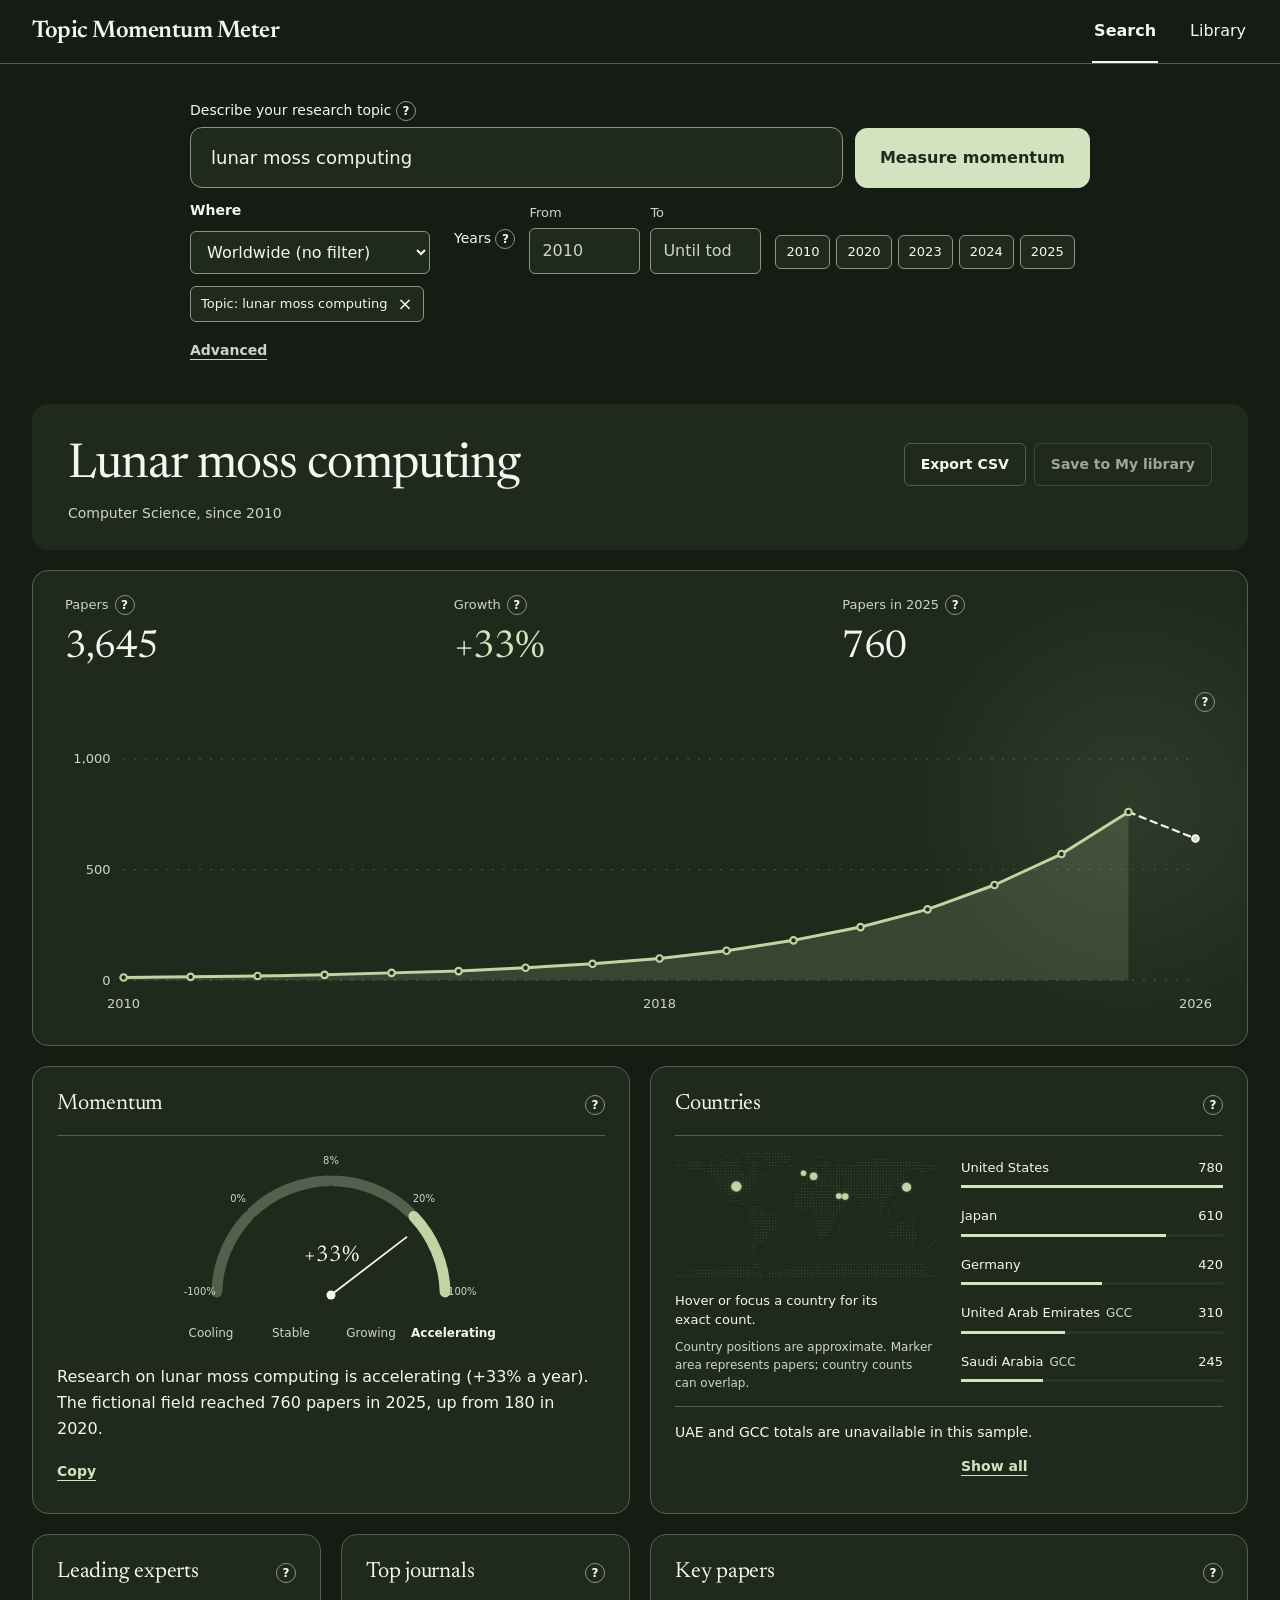
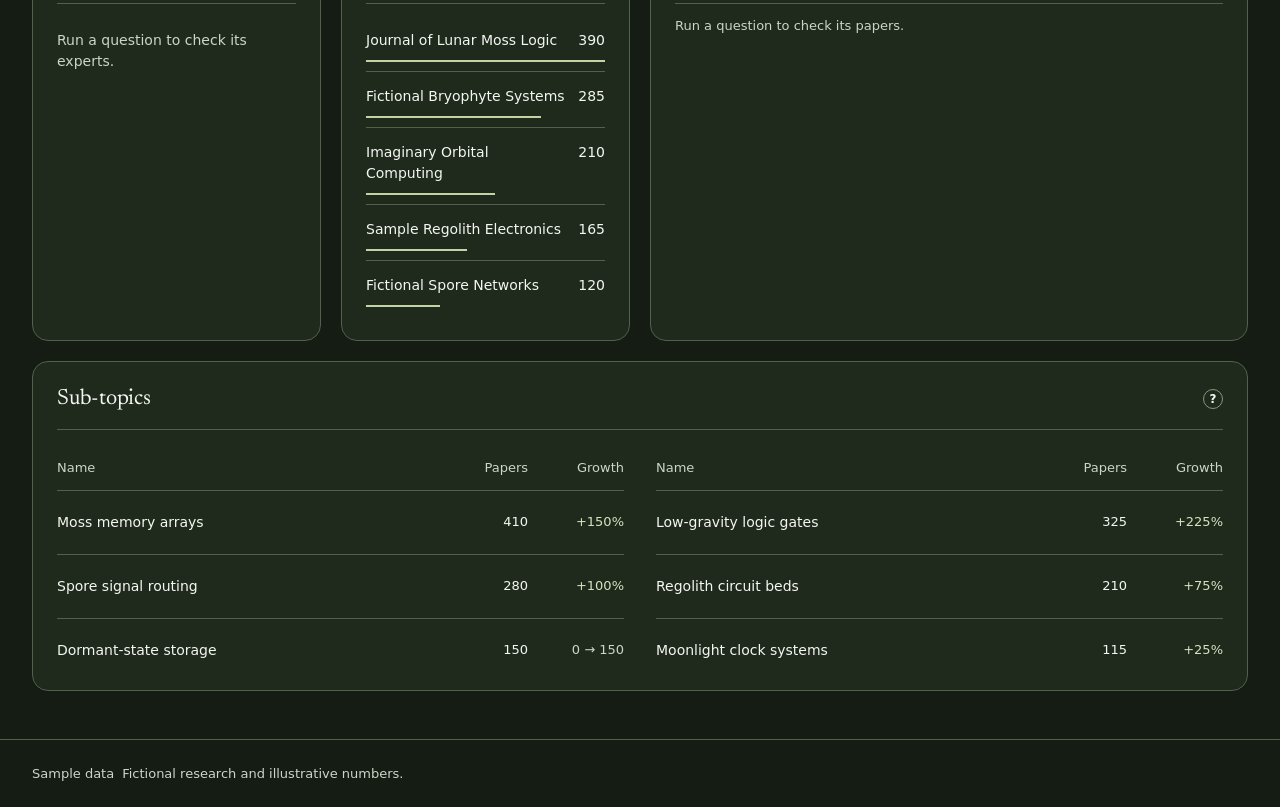
==== commit d9f95db2: "Add Where list and visible years, region picked wins, drop place-only filters" ====
--- a/site/app.html
+++ b/site/app.html
@@ -30,6 +30,10 @@
     <section id="topic-page" aria-labelledby="topic-name">
       <form novalidate id="search-form" class="search-panel">
         <div class="search-fields"><label for="topic-input">Describe your research topic <span class="help"><button type="button" class="help-trigger" data-help="search-help" aria-label="About Topic Momentum Meter" aria-controls="search-help" aria-describedby="search-help" aria-expanded="false">?</button><span id="search-help" class="tooltip" role="tooltip" hidden>Write what you're looking for in plain words, like a question to a colleague. For example: "epigenetics in pregnant women since 2020" or "inheritance law for children in the GCC". We pick out the topic, who it's about (children, pregnancy, women, teenagers, students, older adults), places (GCC, Middle East or a country) and years ("since 2020", "last 5 years"). The chips under the box show what we understood: remove a wrong one with ×. Put an exact phrase in "quotes". Places and people match words in titles and abstracts, not where authors work.</span></span><input id="topic-input" name="topic" required autocomplete="off" placeholder="epigenetics in children since 2020" aria-describedby="query-note"></label><button class="primary" type="submit">Measure momentum</button></div>
+        <div class="scope-row" id="scope-row" role="group" aria-label="Where and when">
+          <label class="scope-place" for="place-select"><span>Where</span><select id="place-select" name="place"><option value="worldwide">Worldwide (no filter)</option></select></label>
+          <div class="scope-years"><span class="scope-years-title">Years <span class="help"><button type="button" class="help-trigger" data-help="range-help" aria-label="About the year range" aria-controls="range-help" aria-describedby="range-help" aria-expanded="false">?</button><span id="range-help" class="tooltip" role="tooltip" hidden>Leave empty to include papers up to today.</span></span></span><div class="option-body range-controls"><div class="range-fields"><label for="from-input">From<input id="from-input" name="from" type="number" min="2000" step="1" value="2010" required></label><label for="to-input">To<input id="to-input" name="to" type="number" min="2000" step="1" placeholder="Until today"></label></div><div class="range-presets" aria-label="Quick-fill From year"><button type="button" class="chip" data-range-preset="2010">2010</button><button type="button" class="chip" data-range-preset="2020">2020</button><button type="button" class="chip" data-range-preset="2023">2023</button><button type="button" class="chip" data-range-preset="2024">2024</button><button type="button" class="chip" data-range-preset="2025">2025</button></div></div></div>
+        </div>
         <div id="understood-chips" class="understood-chips" role="group" aria-label="Current search details"></div>
         <div id="search-clarification" class="search-clarification" role="group" aria-labelledby="clarification-question" hidden></div>
         <p id="query-note" class="query-note" role="status" hidden></p>
@@ -39,7 +43,6 @@
           <div class="options-grid">
             <div class="option-row"><div class="option-label"><label for="synonyms-input">Synonyms</label><span class="help"><button type="button" class="help-trigger" data-help="synonyms-help" aria-label="About synonyms" aria-controls="synonyms-help" aria-describedby="synonyms-help" aria-expanded="false">?</button><span id="synonyms-help" class="tooltip" role="tooltip" hidden>Other words for the same topic. Papers that use any of them are counted too.</span></span></div><div class="option-body"><input id="synonyms-input" name="synonyms" autocomplete="off" placeholder="Other words for the same topic, separated by commas"><div id="synonym-chips" class="chips" aria-label="Current synonyms"></div><div class="suggestions" id="suggestions"><span>Suggested</span><div id="suggested-synonyms" class="chips"></div></div></div></div>
             <div class="option-row"><div class="option-label"><span>Must also include</span><span class="help"><button type="button" class="help-trigger" data-help="include-note" aria-label="About additional terms" aria-controls="include-note" aria-describedby="include-note" aria-expanded="false">?</button><span id="include-note" class="tooltip" role="tooltip" hidden>Each group must match. Within a group, any term can match. For example, inheritance + GCC + children. Terms can appear anywhere in the title or abstract; multi-word terms stay together as phrases. Separate alternatives with commas. These presets match words in titles and abstracts, not where the authors work.</span></span></div><div class="option-body include-controls"><div id="include-group-1" class="include-group"><span class="group-joiner" aria-hidden="true">Any of</span><div class="group-field"><input id="include-input" name="include" aria-label="Include group 1" aria-describedby="include-note include-error" autocomplete="off" placeholder="Words, separated by commas"><span id="include-preset-1" class="group-preset" hidden><strong id="include-preset-name-1"></strong><span id="include-preset-count-1" class="group-preset-count"></span><button type="button" id="edit-include-1" class="text-button group-edit">Edit</button></span></div><button id="remove-include-1" class="remove-include" type="button" aria-label="Remove include group 1" title="Remove group">×</button></div><div id="include-group-2" class="include-group" hidden><span class="group-joiner" aria-hidden="true">and any of</span><div class="group-field"><input id="include-input-2" name="include2" aria-label="Include group 2" aria-describedby="include-note include-error" autocomplete="off" placeholder="Words, separated by commas" disabled><span id="include-preset-2" class="group-preset" hidden><strong id="include-preset-name-2"></strong><span id="include-preset-count-2" class="group-preset-count"></span><button type="button" id="edit-include-2" class="text-button group-edit">Edit</button></span></div><button id="remove-include-2" class="remove-include" type="button" aria-label="Remove include group 2" title="Remove group">×</button></div><div id="include-group-3" class="include-group" hidden><span class="group-joiner" aria-hidden="true">and any of</span><div class="group-field"><input id="include-input-3" name="include3" aria-label="Include group 3" aria-describedby="include-note include-error" autocomplete="off" placeholder="Words, separated by commas" disabled><span id="include-preset-3" class="group-preset" hidden><strong id="include-preset-name-3"></strong><span id="include-preset-count-3" class="group-preset-count"></span><button type="button" id="edit-include-3" class="text-button group-edit">Edit</button></span></div><button id="remove-include-3" class="remove-include" type="button" aria-label="Remove include group 3" title="Remove group">×</button></div><div class="include-actions"><span class="include-actions-label">Quick add</span><button class="chip" id="children-preset" type="button">Children 0–9</button><button class="chip" id="middle-east-preset" type="button">Middle East</button><button class="chip" id="gcc-preset" type="button">GCC</button><button id="add-include-group" class="chip add-group" type="button">+ Add another group</button></div><p id="include-limit" class="include-message" hidden>You can use up to three include groups. Remove a group to add another.</p><p id="include-error" class="include-message" role="status" hidden></p></div></div>
-            <div class="option-row"><div class="option-label"><span>Years</span><span class="help"><button type="button" class="help-trigger" data-help="range-help" aria-label="About the year range" aria-controls="range-help" aria-describedby="range-help" aria-expanded="false">?</button><span id="range-help" class="tooltip" role="tooltip" hidden>Leave empty to include papers up to today.</span></span></div><div class="option-body range-controls"><div class="range-fields"><label for="from-input">From<input id="from-input" name="from" type="number" min="2000" step="1" value="2010" required></label><label for="to-input">To<input id="to-input" name="to" type="number" min="2000" step="1" placeholder="Until today"></label></div><div class="range-presets" aria-label="Quick-fill From year"><button type="button" class="chip" data-range-preset="2010">2010</button><button type="button" class="chip" data-range-preset="2020">2020</button><button type="button" class="chip" data-range-preset="2023">2023</button><button type="button" class="chip" data-range-preset="2024">2024</button><button type="button" class="chip" data-range-preset="2025">2025</button></div></div></div>
           </div>
         </details>
       </form>
--- a/site/styles.css
+++ b/site/styles.css
@@ -532,3 +532,20 @@
 .search-progress-fill { height: 100%; width: 0; border-radius: 999px; background: currentColor; opacity: .85; transition: width .3s ease; }
 .search-progress-label { margin: 6px 0 0; font-size: .85rem; opacity: .8; }
 @media (prefers-reduced-motion: reduce) { .search-progress-fill { transition: none; } }
+
+.place-choice{display:flex;flex-wrap:wrap;align-items:center;gap:6px 10px;width:100%;margin:4px 0;padding:8px 10px;border:1px solid currentColor;border-radius:8px;border-color:rgba(127,127,127,.45)}
+.place-choice-question{font-size:.875rem}
+.place-choice .place-option{min-height:36px}
+.place-choice .place-option.is-selected{font-weight:600;background:rgba(127,127,127,.28);border-color:currentColor;cursor:default}
+.place-choice .place-option:not(.is-selected){opacity:.85;border-style:dashed}
+
+.scope-row{display:flex;flex-wrap:wrap;align-items:flex-end;gap:12px 24px;margin:12px 0 0}
+.scope-place{display:flex;flex-direction:column;gap:4px;font-size:.875rem}
+.scope-place select{min-height:40px;min-width:220px;max-width:100%}
+.scope-years{display:flex;flex-wrap:wrap;align-items:flex-end;gap:8px 14px}
+.scope-years-title{font-size:.875rem;align-self:center}
+.scope-years .range-controls{display:flex;flex-wrap:wrap;align-items:flex-end;gap:8px 14px;margin:0;padding:0}
+.scope-years .range-fields{display:flex;gap:10px}
+
+.scope-place select{width:240px}
+.scope-row{align-items:flex-end}
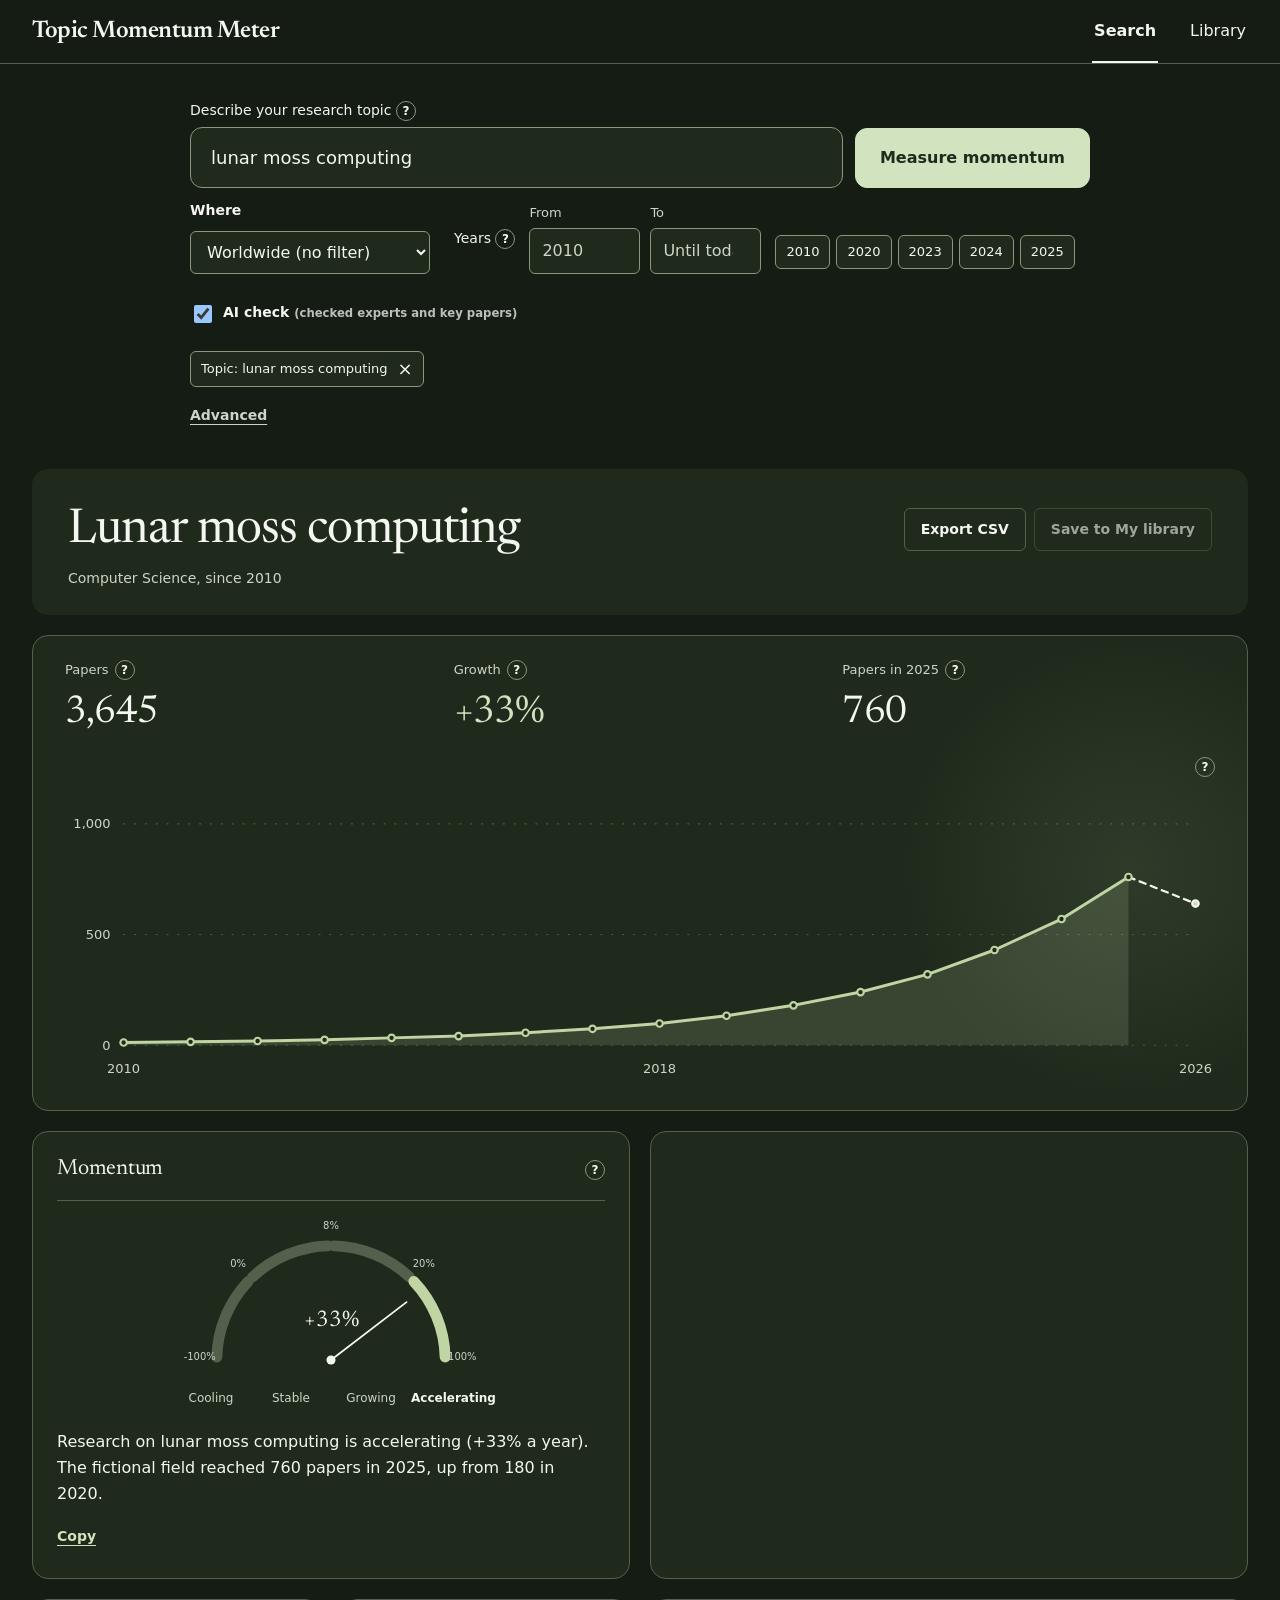
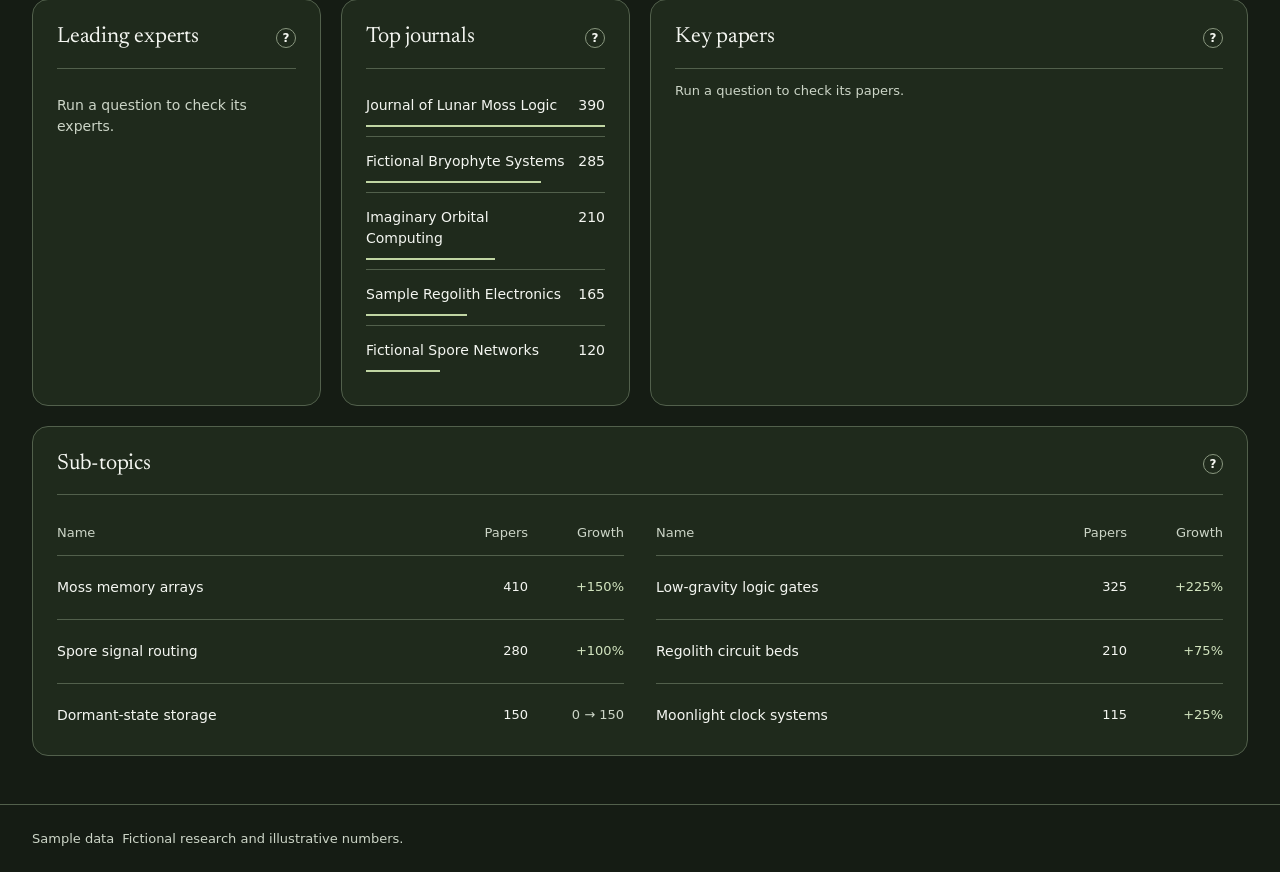
==== commit 7389a0e5: "AI check switch, place meaning keeps AI search, years sent to AI" ====
--- a/site/app.html
+++ b/site/app.html
@@ -33,6 +33,7 @@
         <div class="scope-row" id="scope-row" role="group" aria-label="Where and when">
           <label class="scope-place" for="place-select"><span>Where</span><select id="place-select" name="place"><option value="worldwide">Worldwide (no filter)</option></select></label>
           <div class="scope-years"><span class="scope-years-title">Years <span class="help"><button type="button" class="help-trigger" data-help="range-help" aria-label="About the year range" aria-controls="range-help" aria-describedby="range-help" aria-expanded="false">?</button><span id="range-help" class="tooltip" role="tooltip" hidden>Leave empty to include papers up to today.</span></span></span><div class="option-body range-controls"><div class="range-fields"><label for="from-input">From<input id="from-input" name="from" type="number" min="2000" step="1" value="2010" required></label><label for="to-input">To<input id="to-input" name="to" type="number" min="2000" step="1" placeholder="Until today"></label></div><div class="range-presets" aria-label="Quick-fill From year"><button type="button" class="chip" data-range-preset="2010">2010</button><button type="button" class="chip" data-range-preset="2020">2020</button><button type="button" class="chip" data-range-preset="2023">2023</button><button type="button" class="chip" data-range-preset="2024">2024</button><button type="button" class="chip" data-range-preset="2025">2025</button></div></div></div>
+          <label class="scope-ai" for="ai-toggle"><input type="checkbox" id="ai-toggle" checked><span>AI check <small>(checked experts and key papers)</small></span></label>
         </div>
         <div id="understood-chips" class="understood-chips" role="group" aria-label="Current search details"></div>
         <div id="search-clarification" class="search-clarification" role="group" aria-labelledby="clarification-question" hidden></div>
--- a/site/styles.css
+++ b/site/styles.css
@@ -549,3 +549,7 @@
 
 .scope-place select{width:240px}
 .scope-row{align-items:flex-end}
+
+.scope-ai{display:flex;align-items:center;gap:8px;min-height:40px;font-size:.875rem;cursor:pointer}
+.scope-ai input{width:18px;height:18px}
+.scope-ai small{opacity:.75}
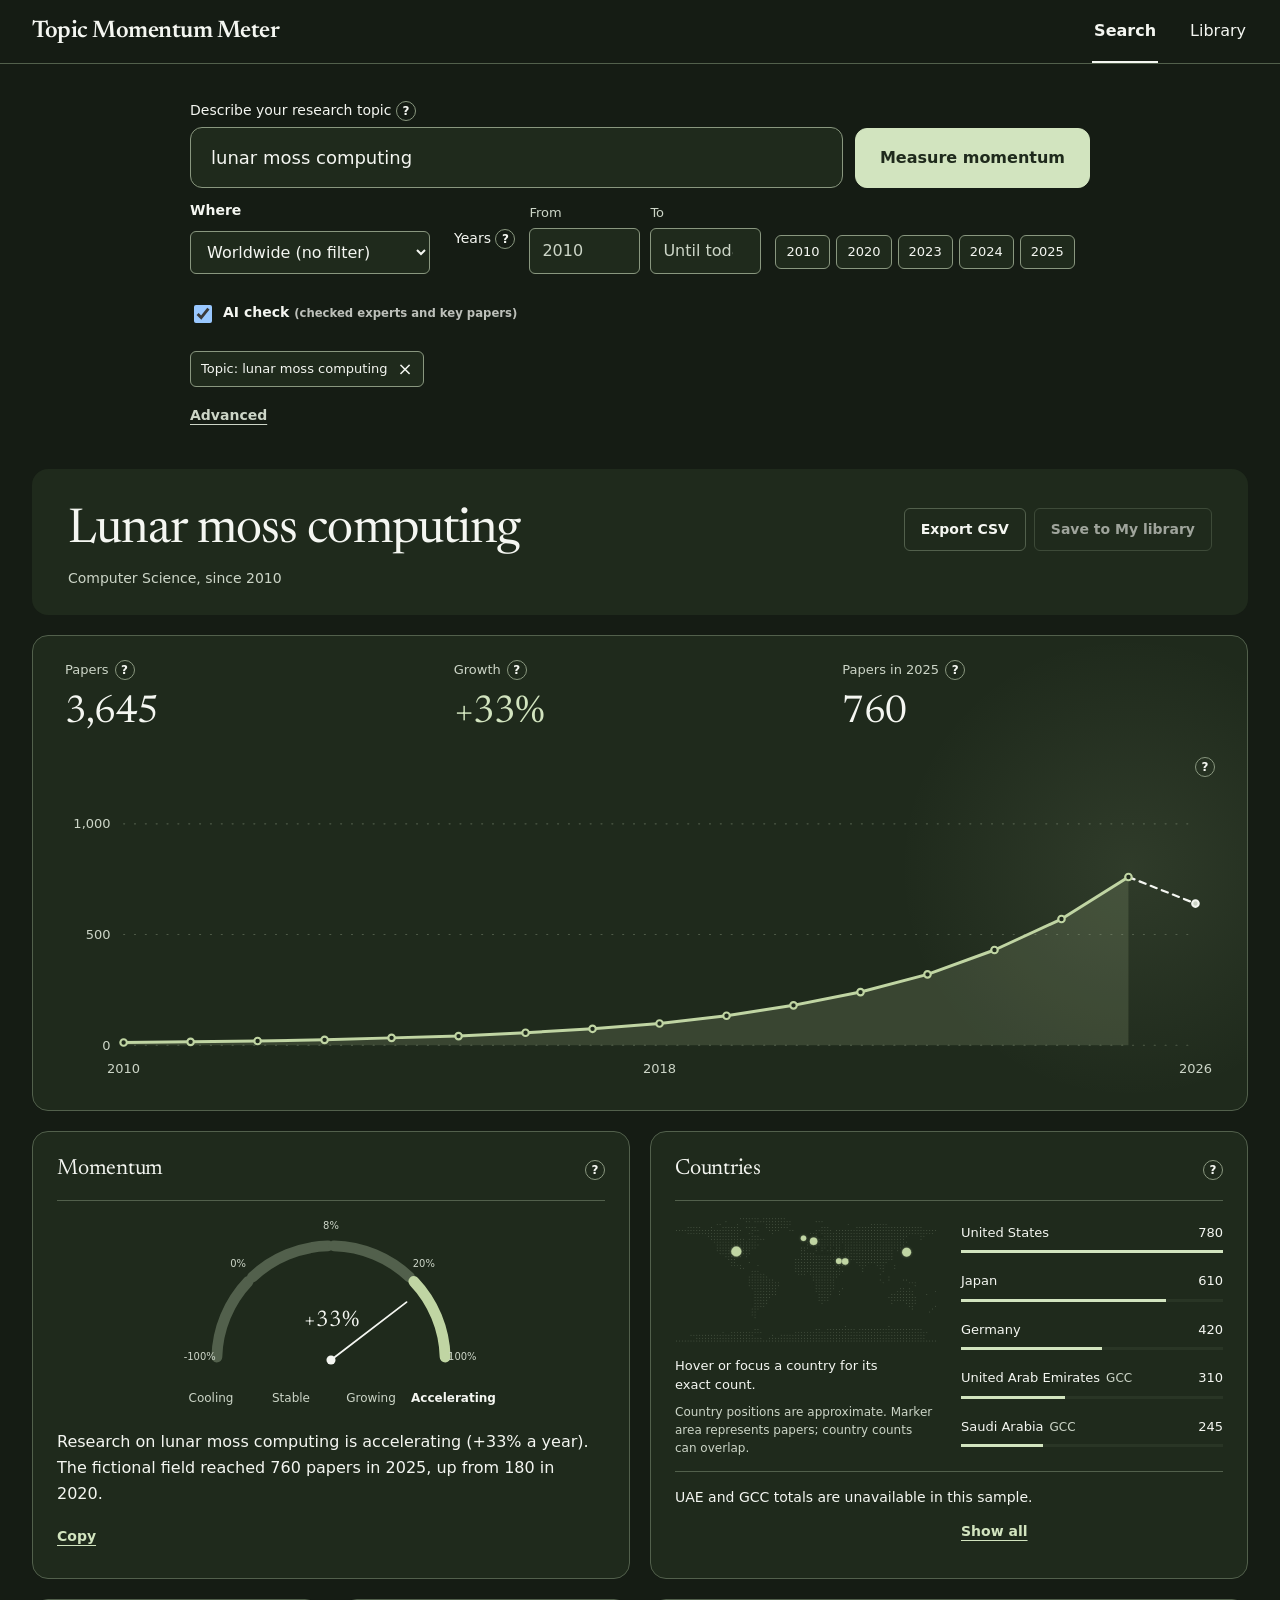
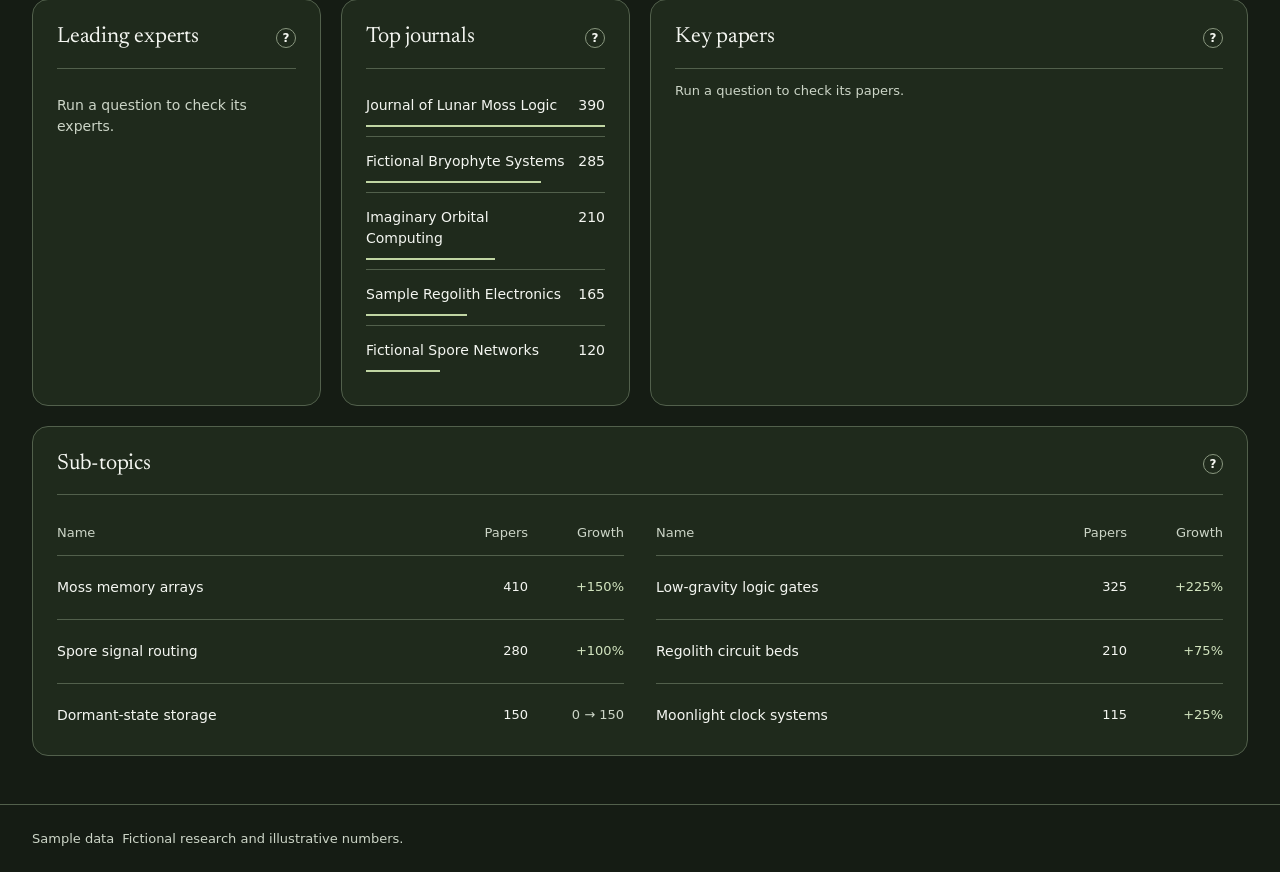
==== commit 8c9476c9: "Separate counts from AI evidence checks" ====
--- a/site/app.html
+++ b/site/app.html
@@ -54,7 +54,7 @@
         <div class="t-skel-content">
           <p id="no-results" class="empty-state" role="status" hidden>No papers found for this search. Try a broader topic or remove a detail.</p>
           <section id="refine-bar" class="refine-bar" aria-label="Narrow down this report" hidden><form id="narrow-form" novalidate><div class="narrow-fields"><label for="narrow-input">Narrow down<input id="narrow-input" autocomplete="off" placeholder="Add a focus, people, place or years" aria-describedby="narrow-help narrow-note"></label><button id="narrow-apply" type="submit">Apply</button></div><p id="narrow-help" class="sr-only">Add words that must also match. Separate alternatives with commas or “and”. Check the chips before applying.</p><div id="narrow-understood" class="understood-chips" role="group" aria-label="Details to add"></div><p id="narrow-note" class="query-note" role="status" hidden></p></form><div id="refine-chips" class="refine-chips" role="group" aria-label="Suggested refinements"></div></section>
-          <div class="report-heading"><div><a id="back-parent" hidden></a><h1 id="topic-name"></h1><p id="topic-meta"></p><p id="evidence-notice" class="evidence-notice" role="status" hidden></p><p id="understanding-line" class="understanding-line" title="The model reviewed titles, not full papers. Authored geography means at least one author’s listed country matches." hidden></p></div><div class="report-actions"><button id="export-csv" type="button">Export CSV</button><button id="save-report" type="button">Save to My library</button></div></div>
+          <div class="report-heading"><div><a id="back-parent" hidden></a><h1 id="topic-name"></h1><p id="topic-meta"></p><p id="evidence-notice" class="evidence-notice" role="status" hidden></p><div id="evidence-status" class="evidence-notice" role="status" hidden></div><p id="understanding-line" class="understanding-line" title="The model reviewed titles, not full papers. Authored geography means at least one author’s listed country matches." hidden></p></div><div class="report-actions"><button id="export-csv" type="button">Export CSV</button><button id="save-report" type="button">Save to My library</button></div></div>
           <div id="report-content" class="dashboard">
             <div class="tile hero-tile" id="hero-tile"><section class="panel chart-panel" aria-label="Research activity"><div id="kpis" class="kpi-grid"></div><div class="chart-help"><span class="help"><button type="button" class="help-trigger" data-help="chart-help" aria-label="About the chart" aria-controls="chart-help" aria-describedby="chart-help" aria-expanded="false">?</button><span id="chart-help" class="tooltip" role="tooltip" hidden>Papers published each year. The current year isn’t over, so its line is dashed.</span></span></div><div id="year-chart"></div></section></div>
             <section class="panel tile momentum-panel" aria-labelledby="momentum-heading"><div class="panel-heading"><h2 id="momentum-heading">Momentum</h2><span class="help"><button class="help-trigger" type="button" data-help="momentum-help" aria-label="About momentum" aria-controls="momentum-help" aria-describedby="momentum-help" aria-expanded="false">?</button><span id="momentum-help" class="tooltip" role="tooltip" hidden>Accelerating means 20% or more a year. Growing is 8 to 20%, Stable is 0 to 8%, Cooling means fewer papers each year.</span></span></div><div id="momentum-gauge" class="momentum-gauge"></div><div id="momentum-segments" class="momentum-segments" aria-label="Momentum scale"></div><p id="momentum-unavailable" hidden>Not enough data</p><p id="headline"></p><button id="copy-headline" class="text-button" type="button">Copy</button></section>
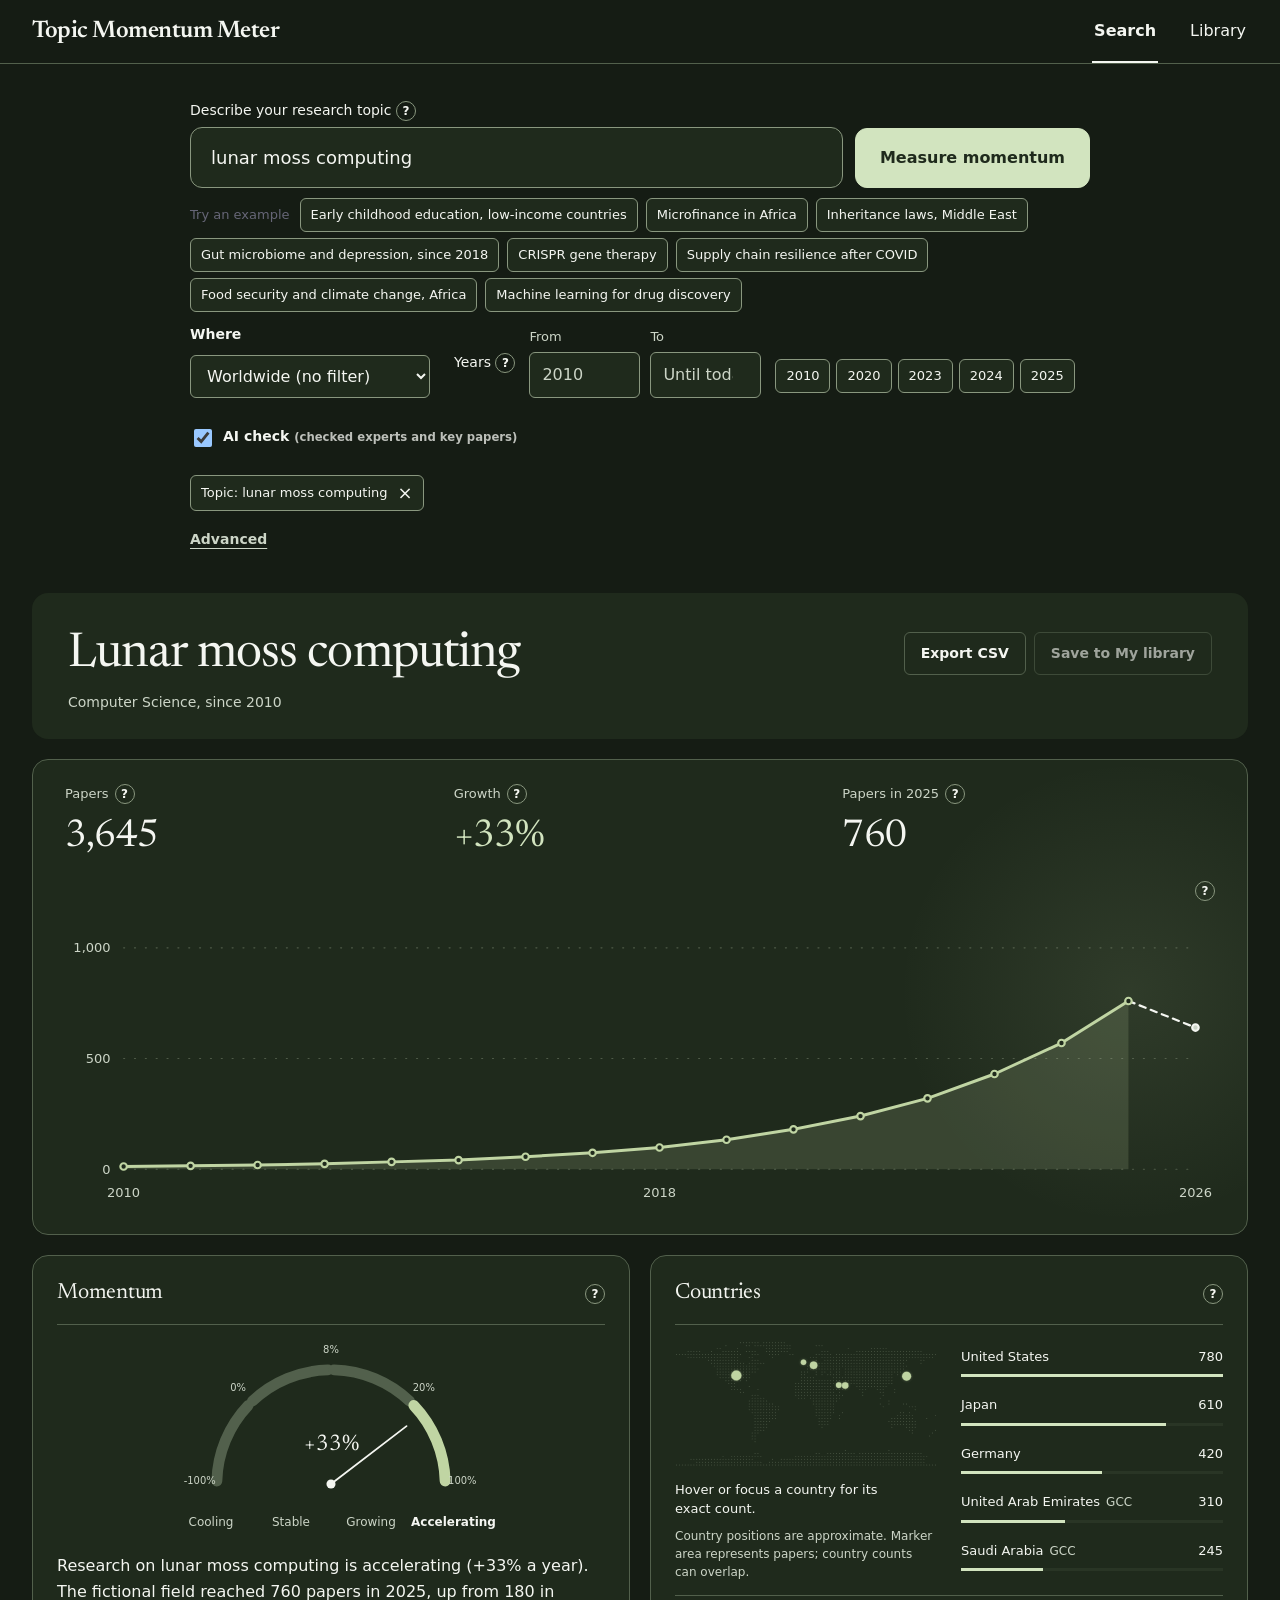
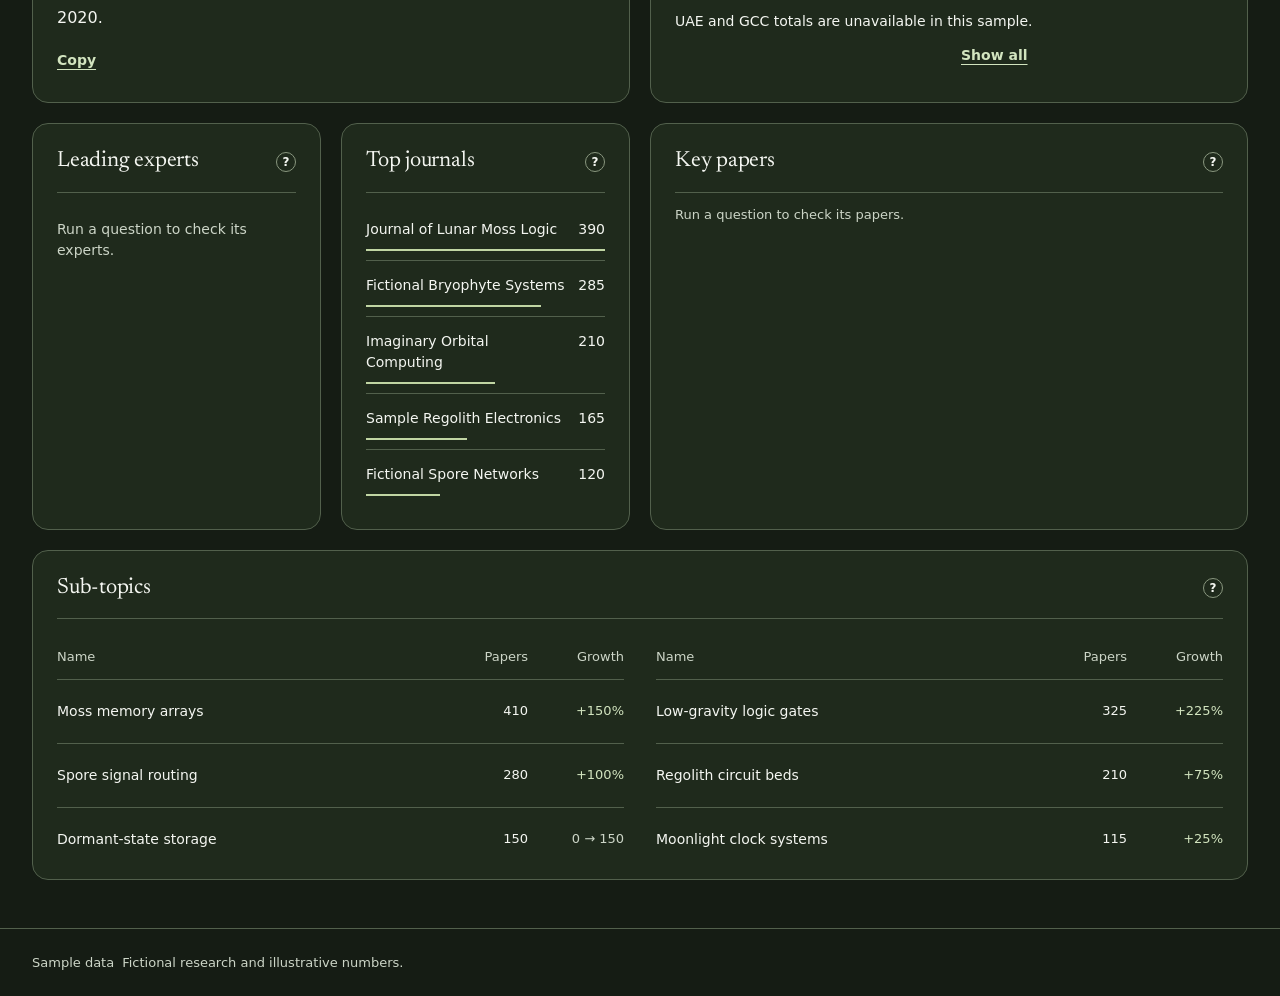
==== commit d73edf0f: "Add example topic chips" ====
--- a/site/app.html
+++ b/site/app.html
@@ -30,6 +30,16 @@
     <section id="topic-page" aria-labelledby="topic-name">
       <form novalidate id="search-form" class="search-panel">
         <div class="search-fields"><label for="topic-input">Describe your research topic <span class="help"><button type="button" class="help-trigger" data-help="search-help" aria-label="About Topic Momentum Meter" aria-controls="search-help" aria-describedby="search-help" aria-expanded="false">?</button><span id="search-help" class="tooltip" role="tooltip" hidden>Write what you're looking for in plain words, like a question to a colleague. For example: "epigenetics in pregnant women since 2020" or "inheritance law for children in the GCC". We pick out the topic, who it's about (children, pregnancy, women, teenagers, students, older adults), places (GCC, Middle East or a country) and years ("since 2020", "last 5 years"). The chips under the box show what we understood: remove a wrong one with ×. Put an exact phrase in "quotes". Places and people match words in titles and abstracts, not where authors work.</span></span><input id="topic-input" name="topic" required autocomplete="off" placeholder="epigenetics in children since 2020" aria-describedby="query-note"></label><button class="primary" type="submit">Measure momentum</button></div>
+        <div class="examples" id="examples" role="group" aria-label="Example topics"><span class="examples-title">Try an example</span>
+          <button type="button" class="chip" data-example="early childhood education outcomes in low-income countries">Early childhood education, low-income countries</button>
+          <button type="button" class="chip" data-example="microfinance Africa">Microfinance in Africa</button>
+          <button type="button" class="chip" data-example="inheritance laws Middle East">Inheritance laws, Middle East</button>
+          <button type="button" class="chip" data-example="gut microbiome and depression since 2018">Gut microbiome and depression, since 2018</button>
+          <button type="button" class="chip" data-example="CRISPR gene therapy">CRISPR gene therapy</button>
+          <button type="button" class="chip" data-example="supply chain resilience after COVID">Supply chain resilience after COVID</button>
+          <button type="button" class="chip" data-example="food security and climate change in Africa">Food security and climate change, Africa</button>
+          <button type="button" class="chip" data-example="machine learning for drug discovery">Machine learning for drug discovery</button>
+        </div>
         <div class="scope-row" id="scope-row" role="group" aria-label="Where and when">
           <label class="scope-place" for="place-select"><span>Where</span><select id="place-select" name="place"><option value="worldwide">Worldwide (no filter)</option></select></label>
           <div class="scope-years"><span class="scope-years-title">Years <span class="help"><button type="button" class="help-trigger" data-help="range-help" aria-label="About the year range" aria-controls="range-help" aria-describedby="range-help" aria-expanded="false">?</button><span id="range-help" class="tooltip" role="tooltip" hidden>Leave empty to include papers up to today.</span></span></span><div class="option-body range-controls"><div class="range-fields"><label for="from-input">From<input id="from-input" name="from" type="number" min="2000" step="1" value="2010" required></label><label for="to-input">To<input id="to-input" name="to" type="number" min="2000" step="1" placeholder="Until today"></label></div><div class="range-presets" aria-label="Quick-fill From year"><button type="button" class="chip" data-range-preset="2010">2010</button><button type="button" class="chip" data-range-preset="2020">2020</button><button type="button" class="chip" data-range-preset="2023">2023</button><button type="button" class="chip" data-range-preset="2024">2024</button><button type="button" class="chip" data-range-preset="2025">2025</button></div></div></div>
--- a/site/styles.css
+++ b/site/styles.css
@@ -553,3 +553,7 @@
 .scope-ai{display:flex;align-items:center;gap:8px;min-height:40px;font-size:.875rem;cursor:pointer}
 .scope-ai input{width:18px;height:18px}
 .scope-ai small{opacity:.75}
+
+.examples{display:flex;flex-wrap:wrap;align-items:center;gap:6px 8px;margin:10px 0 2px}
+.examples-title{font-size:13px;color:var(--muted,#667);margin-right:2px}
+.examples .chip{cursor:pointer}
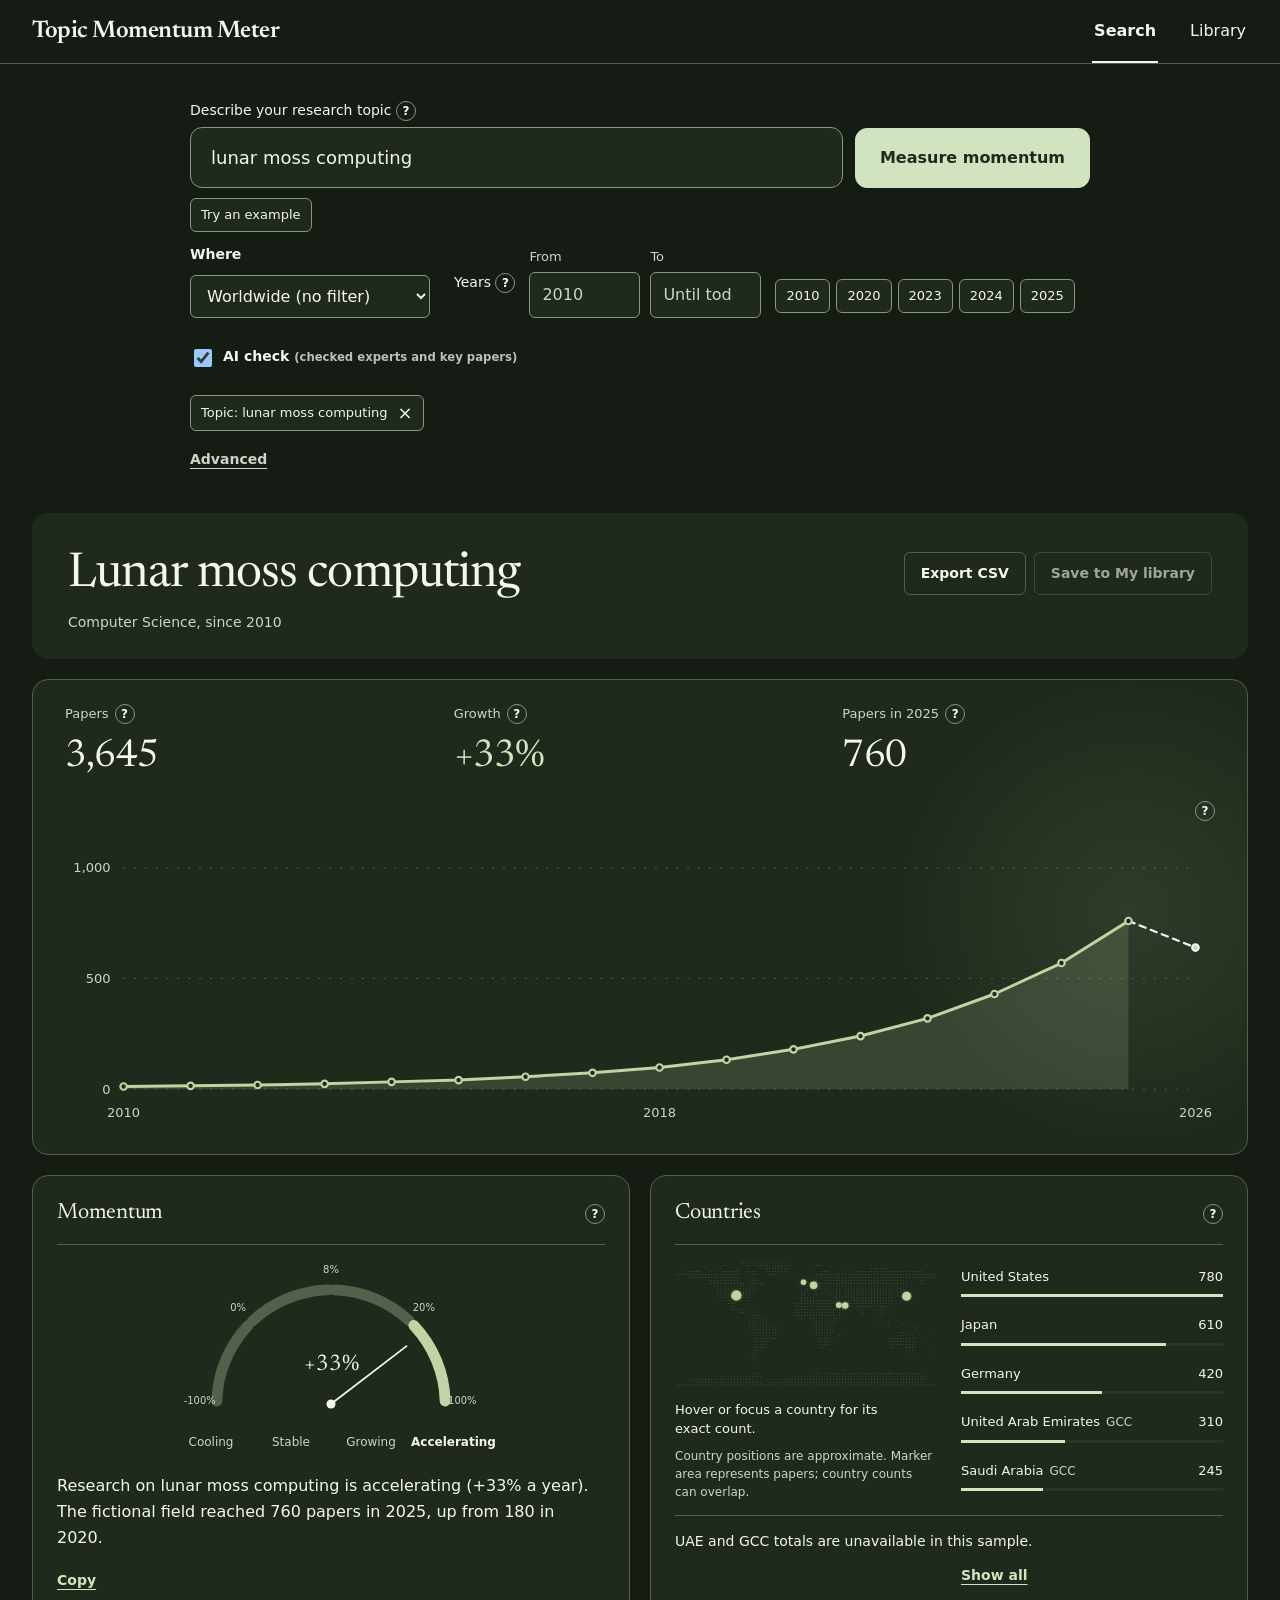
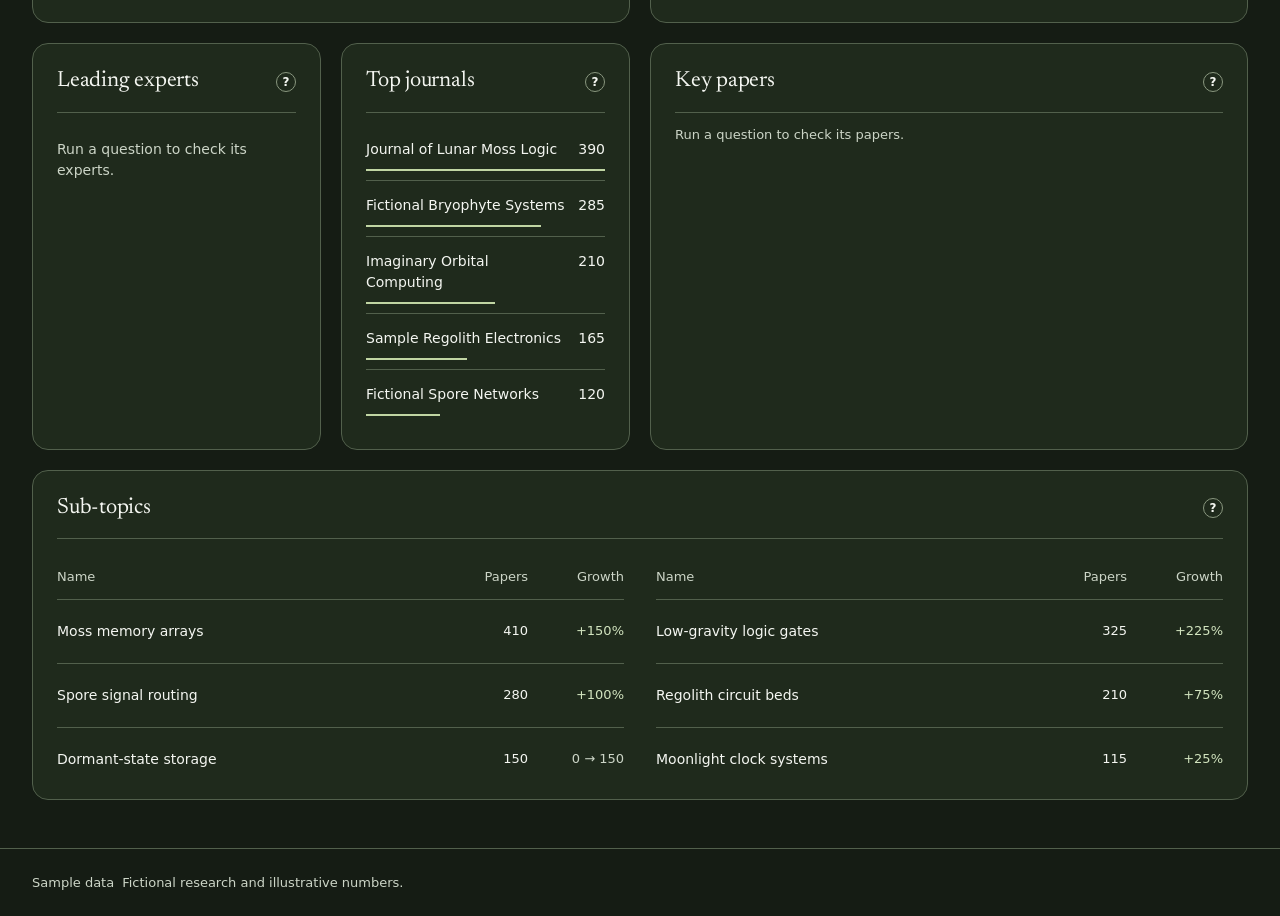
==== commit b2f27ff9: "Switch AI to OpenAI, single example button, replay button in demo, security audit" ====
--- a/site/app.html
+++ b/site/app.html
@@ -30,16 +30,7 @@
     <section id="topic-page" aria-labelledby="topic-name">
       <form novalidate id="search-form" class="search-panel">
         <div class="search-fields"><label for="topic-input">Describe your research topic <span class="help"><button type="button" class="help-trigger" data-help="search-help" aria-label="About Topic Momentum Meter" aria-controls="search-help" aria-describedby="search-help" aria-expanded="false">?</button><span id="search-help" class="tooltip" role="tooltip" hidden>Write what you're looking for in plain words, like a question to a colleague. For example: "epigenetics in pregnant women since 2020" or "inheritance law for children in the GCC". We pick out the topic, who it's about (children, pregnancy, women, teenagers, students, older adults), places (GCC, Middle East or a country) and years ("since 2020", "last 5 years"). The chips under the box show what we understood: remove a wrong one with ×. Put an exact phrase in "quotes". Places and people match words in titles and abstracts, not where authors work.</span></span><input id="topic-input" name="topic" required autocomplete="off" placeholder="epigenetics in children since 2020" aria-describedby="query-note"></label><button class="primary" type="submit">Measure momentum</button></div>
-        <div class="examples" id="examples" role="group" aria-label="Example topics"><span class="examples-title">Try an example</span>
-          <button type="button" class="chip" data-example="early childhood education outcomes in low-income countries">Early childhood education, low-income countries</button>
-          <button type="button" class="chip" data-example="microfinance Africa">Microfinance in Africa</button>
-          <button type="button" class="chip" data-example="inheritance laws Middle East">Inheritance laws, Middle East</button>
-          <button type="button" class="chip" data-example="gut microbiome and depression since 2018">Gut microbiome and depression, since 2018</button>
-          <button type="button" class="chip" data-example="CRISPR gene therapy">CRISPR gene therapy</button>
-          <button type="button" class="chip" data-example="supply chain resilience after COVID">Supply chain resilience after COVID</button>
-          <button type="button" class="chip" data-example="food security and climate change in Africa">Food security and climate change, Africa</button>
-          <button type="button" class="chip" data-example="machine learning for drug discovery">Machine learning for drug discovery</button>
-        </div>
+        <div class="examples" id="examples"><button type="button" class="chip" id="try-example" data-try-example>Try an example</button></div>
         <div class="scope-row" id="scope-row" role="group" aria-label="Where and when">
           <label class="scope-place" for="place-select"><span>Where</span><select id="place-select" name="place"><option value="worldwide">Worldwide (no filter)</option></select></label>
           <div class="scope-years"><span class="scope-years-title">Years <span class="help"><button type="button" class="help-trigger" data-help="range-help" aria-label="About the year range" aria-controls="range-help" aria-describedby="range-help" aria-expanded="false">?</button><span id="range-help" class="tooltip" role="tooltip" hidden>Leave empty to include papers up to today.</span></span></span><div class="option-body range-controls"><div class="range-fields"><label for="from-input">From<input id="from-input" name="from" type="number" min="2000" step="1" value="2010" required></label><label for="to-input">To<input id="to-input" name="to" type="number" min="2000" step="1" placeholder="Until today"></label></div><div class="range-presets" aria-label="Quick-fill From year"><button type="button" class="chip" data-range-preset="2010">2010</button><button type="button" class="chip" data-range-preset="2020">2020</button><button type="button" class="chip" data-range-preset="2023">2023</button><button type="button" class="chip" data-range-preset="2024">2024</button><button type="button" class="chip" data-range-preset="2025">2025</button></div></div></div>
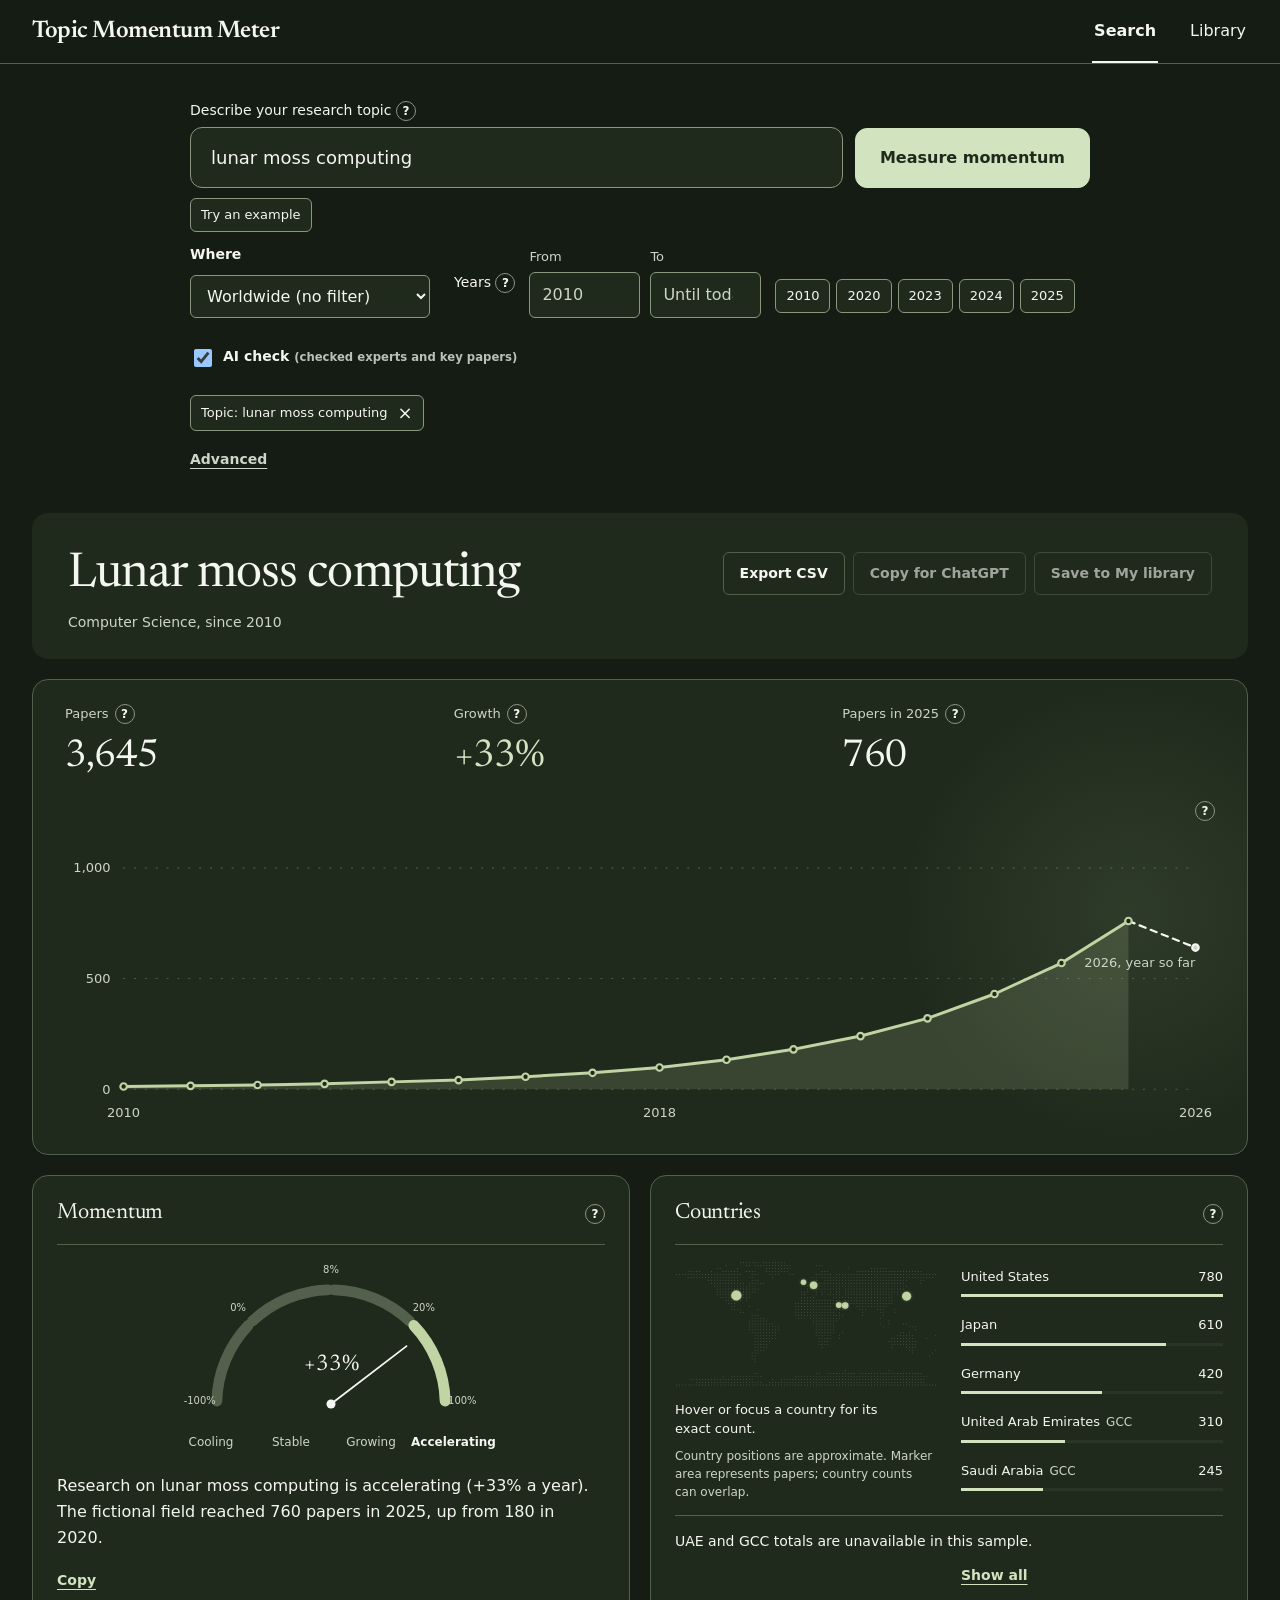
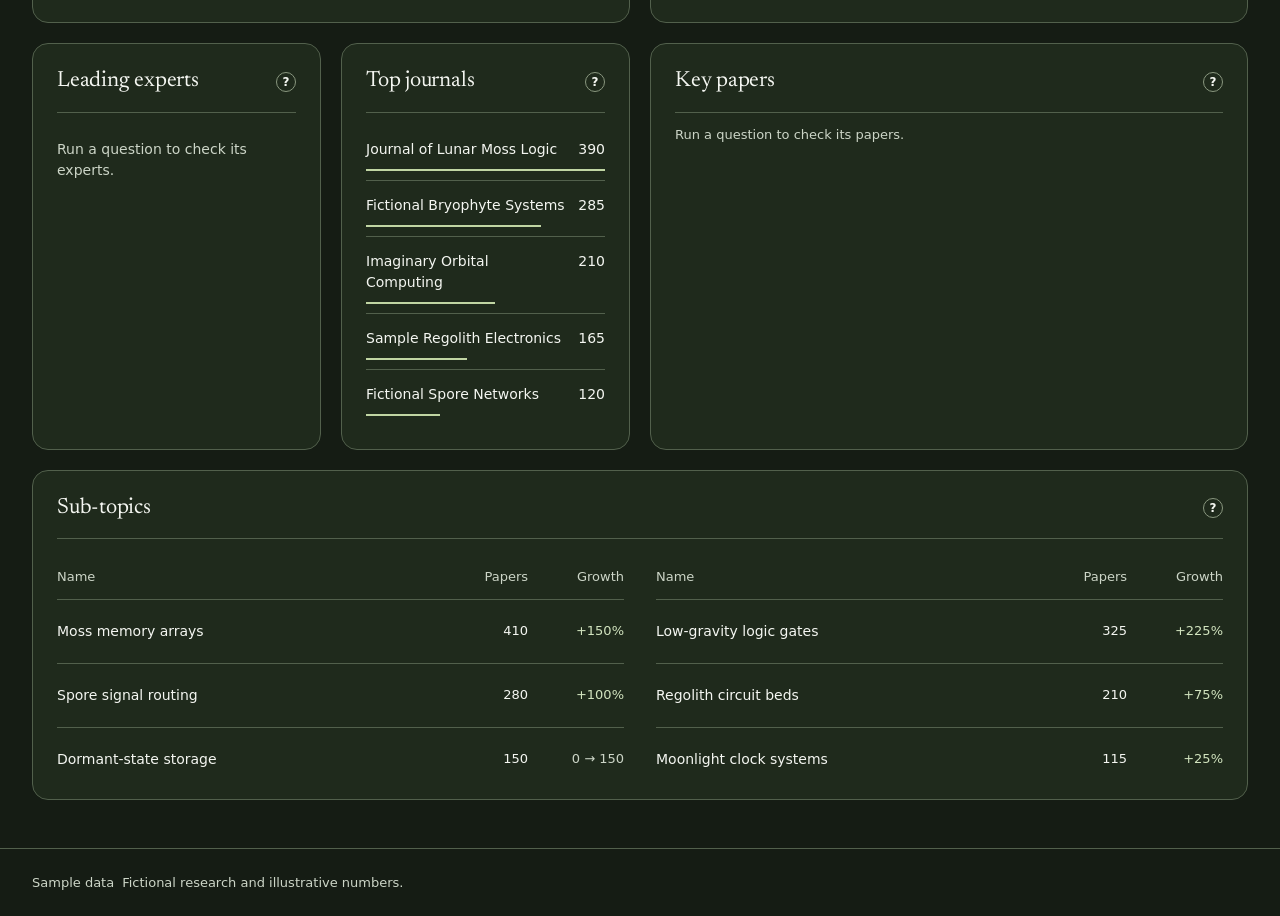
==== commit fc1c11fc: "Add Copy for ChatGPT button and year-so-far chart label" ====
--- a/site/app.html
+++ b/site/app.html
@@ -18,6 +18,7 @@
   <script defer src="spell.js"></script>
   <script defer src="query-parser.js"></script>
   <script defer src="map-feedback.js"></script>
+  <script defer src="chatgpt-prompt.js"></script>
   <script defer src="app.js"></script>
 </head>
 <body>
@@ -55,7 +56,7 @@
         <div class="t-skel-content">
           <p id="no-results" class="empty-state" role="status" hidden>No papers found for this search. Try a broader topic or remove a detail.</p>
           <section id="refine-bar" class="refine-bar" aria-label="Narrow down this report" hidden><form id="narrow-form" novalidate><div class="narrow-fields"><label for="narrow-input">Narrow down<input id="narrow-input" autocomplete="off" placeholder="Add a focus, people, place or years" aria-describedby="narrow-help narrow-note"></label><button id="narrow-apply" type="submit">Apply</button></div><p id="narrow-help" class="sr-only">Add words that must also match. Separate alternatives with commas or “and”. Check the chips before applying.</p><div id="narrow-understood" class="understood-chips" role="group" aria-label="Details to add"></div><p id="narrow-note" class="query-note" role="status" hidden></p></form><div id="refine-chips" class="refine-chips" role="group" aria-label="Suggested refinements"></div></section>
-          <div class="report-heading"><div><a id="back-parent" hidden></a><h1 id="topic-name"></h1><p id="topic-meta"></p><p id="evidence-notice" class="evidence-notice" role="status" hidden></p><div id="evidence-status" class="evidence-notice" role="status" hidden></div><p id="understanding-line" class="understanding-line" title="The model reviewed titles, not full papers. Authored geography means at least one author’s listed country matches." hidden></p></div><div class="report-actions"><button id="export-csv" type="button">Export CSV</button><button id="save-report" type="button">Save to My library</button></div></div>
+          <div class="report-heading"><div><a id="back-parent" hidden></a><h1 id="topic-name"></h1><p id="topic-meta"></p><p id="evidence-notice" class="evidence-notice" role="status" hidden></p><div id="evidence-status" class="evidence-notice" role="status" hidden></div><p id="understanding-line" class="understanding-line" title="The model reviewed titles, not full papers. Authored geography means at least one author’s listed country matches." hidden></p></div><div class="report-actions"><button id="export-csv" type="button">Export CSV</button><button id="copy-chatgpt" type="button">Copy for ChatGPT</button><button id="save-report" type="button">Save to My library</button></div></div>
           <div id="report-content" class="dashboard">
             <div class="tile hero-tile" id="hero-tile"><section class="panel chart-panel" aria-label="Research activity"><div id="kpis" class="kpi-grid"></div><div class="chart-help"><span class="help"><button type="button" class="help-trigger" data-help="chart-help" aria-label="About the chart" aria-controls="chart-help" aria-describedby="chart-help" aria-expanded="false">?</button><span id="chart-help" class="tooltip" role="tooltip" hidden>Papers published each year. The current year isn’t over, so its line is dashed.</span></span></div><div id="year-chart"></div></section></div>
             <section class="panel tile momentum-panel" aria-labelledby="momentum-heading"><div class="panel-heading"><h2 id="momentum-heading">Momentum</h2><span class="help"><button class="help-trigger" type="button" data-help="momentum-help" aria-label="About momentum" aria-controls="momentum-help" aria-describedby="momentum-help" aria-expanded="false">?</button><span id="momentum-help" class="tooltip" role="tooltip" hidden>Accelerating means 20% or more a year. Growing is 8 to 20%, Stable is 0 to 8%, Cooling means fewer papers each year.</span></span></div><div id="momentum-gauge" class="momentum-gauge"></div><div id="momentum-segments" class="momentum-segments" aria-label="Momentum scale"></div><p id="momentum-unavailable" hidden>Not enough data</p><p id="headline"></p><button id="copy-headline" class="text-button" type="button">Copy</button></section>
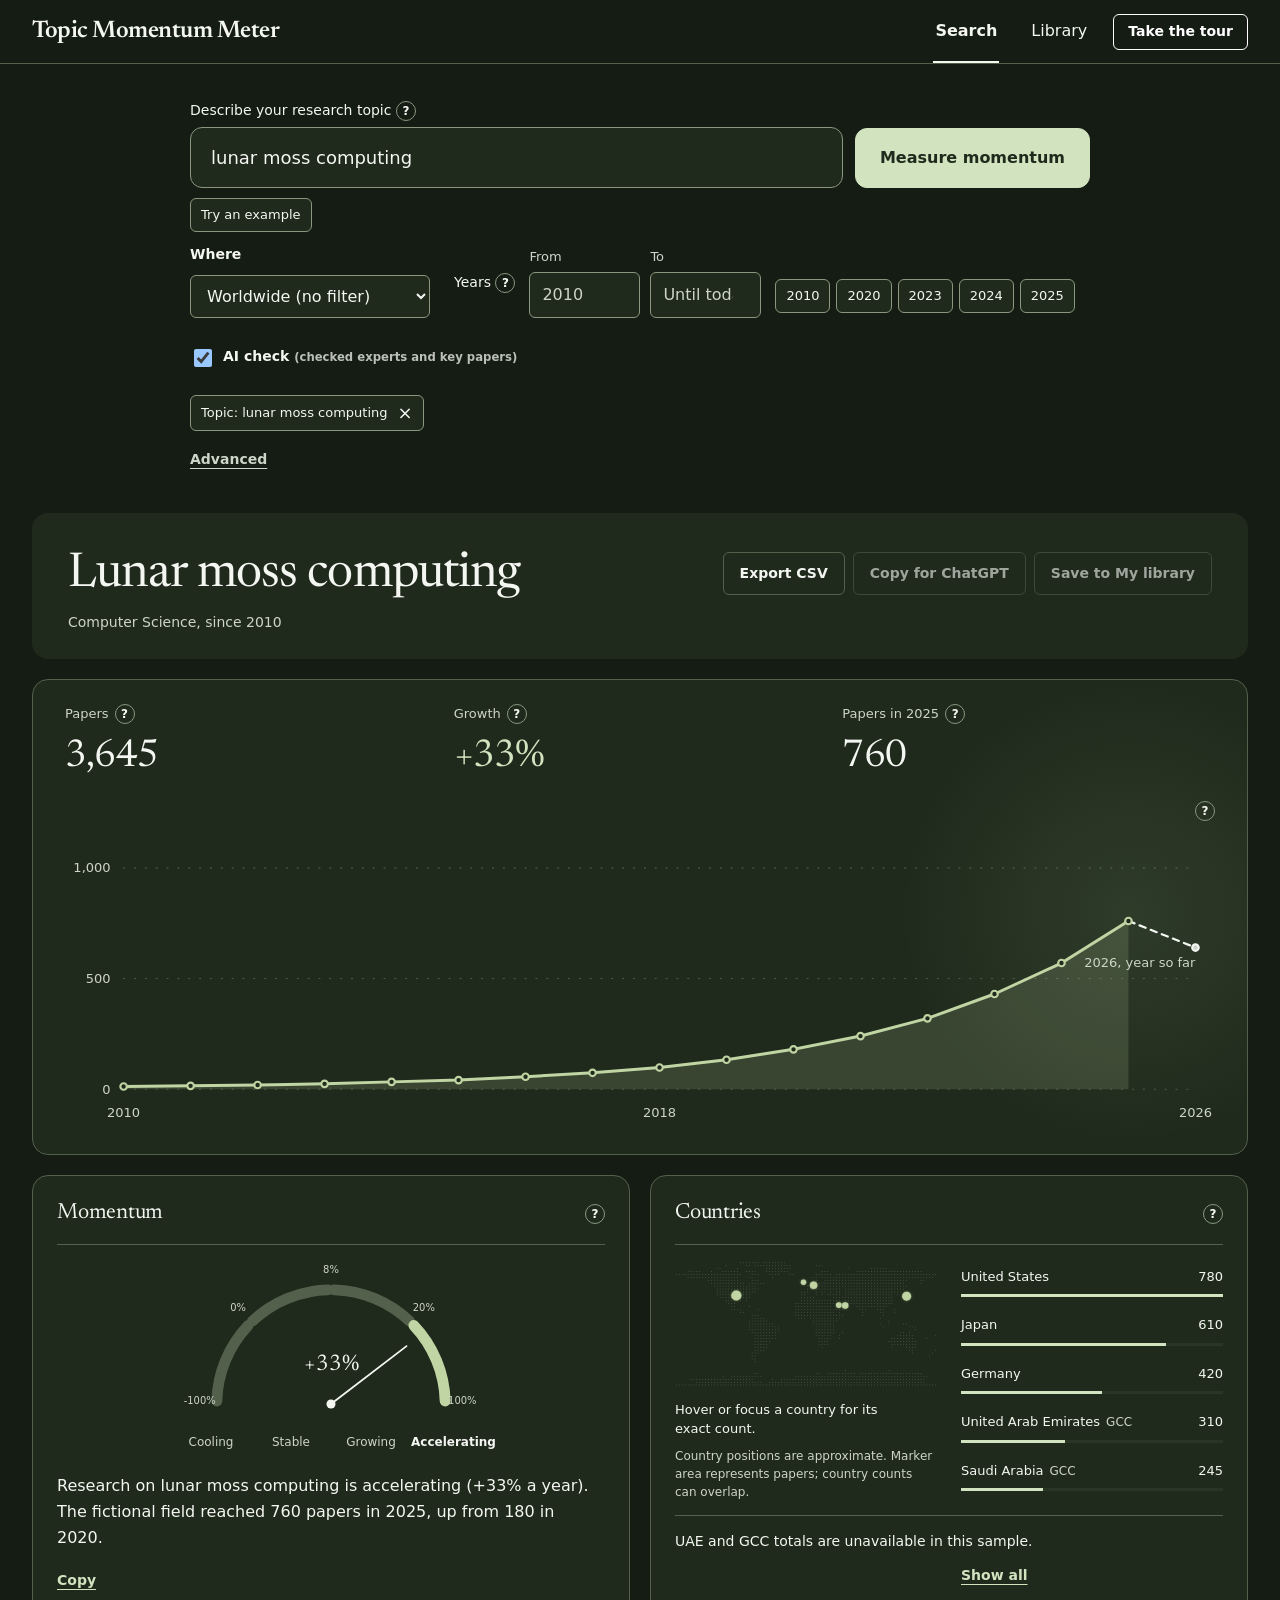
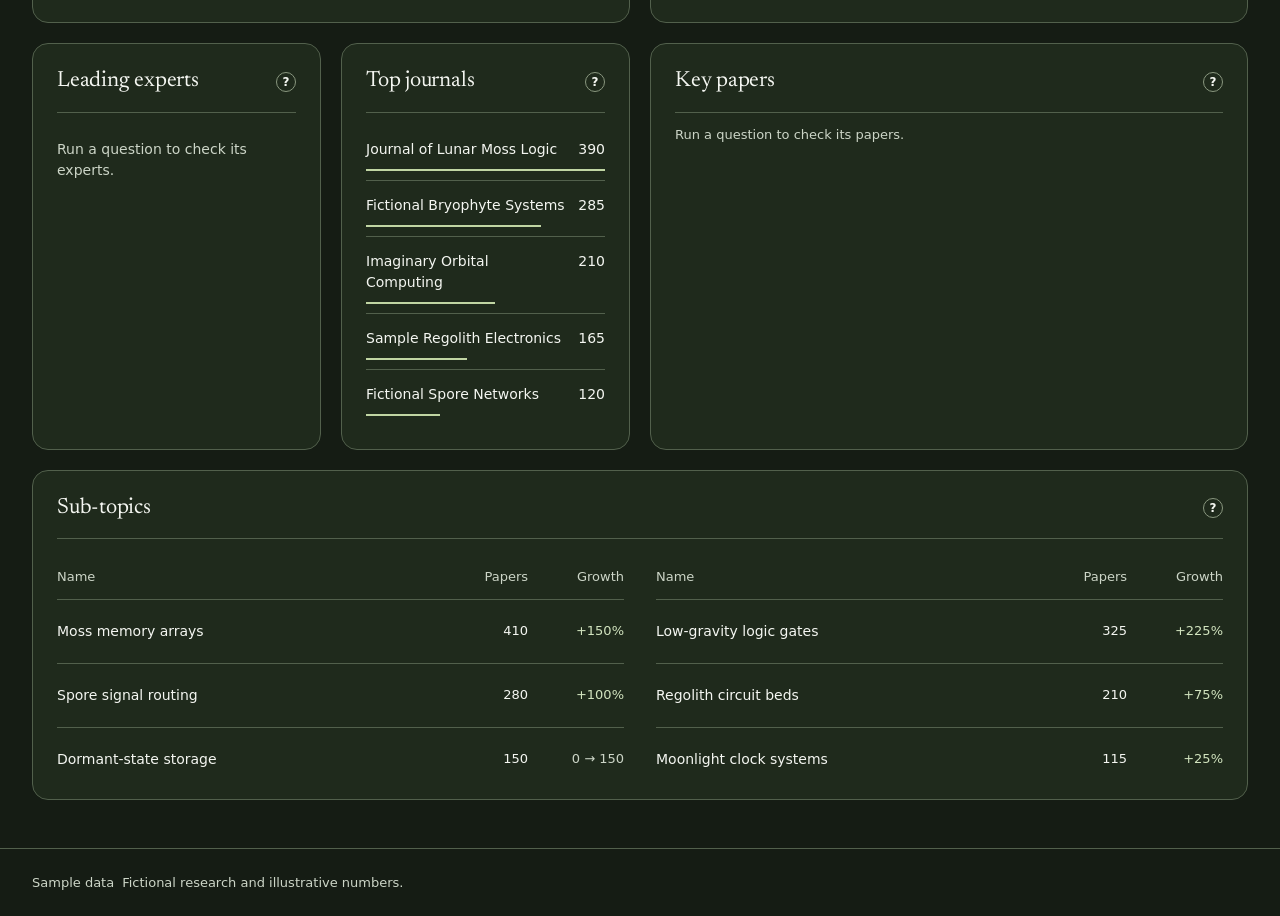
==== commit 80d93468: "Add guided tour (How it works, Skills, Safety) with Take the tour button Co-Authored-By: Claude Sonn" ====
--- a/site/app.html
+++ b/site/app.html
@@ -20,12 +20,13 @@
   <script defer src="map-feedback.js"></script>
   <script defer src="chatgpt-prompt.js"></script>
   <script defer src="app.js"></script>
+  <script defer src="tour.js"></script>
 </head>
 <body>
   <a class="skip-link" href="#main">Skip to content</a>
   <header class="topbar">
     <a class="brand" href="./">Topic Momentum Meter</a>
-    <nav aria-label="Main navigation"><a href="#search" id="search-nav">Search</a><a href="#library" id="library-nav">Library</a></nav>
+    <nav aria-label="Main navigation"><a href="#search" id="search-nav">Search</a><a href="#library" id="library-nav">Library</a></nav><button type="button" class="tour-start" id="start-tour">Take the tour</button>
   </header>
   <main id="main" tabindex="-1">
     <section id="topic-page" aria-labelledby="topic-name">
--- a/site/styles.css
+++ b/site/styles.css
@@ -557,3 +557,35 @@
 .examples{display:flex;flex-wrap:wrap;align-items:center;gap:6px 8px;margin:10px 0 2px}
 .examples-title{font-size:13px;color:var(--muted,#667);margin-right:2px}
 .examples .chip{cursor:pointer}
+
+/* Guided tour. */
+nav{margin-left:auto}.tour-start{background:transparent;border:1px solid #FFFFFF;color:#FFFFFF;min-height:36px;padding:6px 14px;font-size:14px;font-weight:600}.tour-start:hover{background:#FFFFFF26;border-color:#FFFFFF;color:#FFFFFF}.tour-start:active{background:#FFFFFF40}.tour-start:focus-visible{outline-color:#FFFFFF}
+.tour-shield{position:fixed;inset:0;z-index:60;background:transparent}
+.tour-spot{position:fixed;z-index:61;pointer-events:none;border-radius:14px;box-shadow:0 0 0 3px #FFFFFF,0 0 0 9999px #1F2A1C99}
+.tour-card{position:fixed;z-index:62;width:360px;max-width:calc(100vw - 32px);padding:20px 22px;background:var(--card);color:var(--text);border:1px solid var(--border);border-radius:12px;box-shadow:0 12px 36px #1F2A1C40}
+.tour-card[hidden],.tour-shield[hidden],.tour-spot[hidden]{display:none}
+.tour-count{margin:0 0 6px;font-size:13px;color:var(--secondary)}
+.tour-title{margin:0 0 8px;font-size:20px;font-family:var(--font-display);letter-spacing:-.01em}
+.tour-text{margin:0 0 16px;font-size:16px;line-height:1.5}
+.tour-actions{display:flex;align-items:center;justify-content:space-between;gap:12px}.tour-nav{display:flex;gap:8px}.tour-nav button{min-height:40px;padding:8px 18px}
+@media(prefers-reduced-motion:no-preference){.tour-spot,.tour-card{transition:top .25s var(--ease-smooth-out),left .25s var(--ease-smooth-out),width .25s var(--ease-smooth-out),height .25s var(--ease-smooth-out)}}
+@media(max-width:480px){.tour-start{padding:6px 10px;font-size:13px}}
+.tour-card.tour-bare{width:auto;padding:14px 16px}.tour-card.tour-bare .tour-count{margin:0 0 10px}.tour-card.tour-bare .tour-actions{gap:20px}
+.tour-shield.tour-dim{background:#1F2A1C99}
+/* Tour: large, coloured cards with icons, for presenting. */
+.tour-card{--tc:#5F6B47;width:620px;padding:32px 36px 30px;border:0;border-top:8px solid var(--tc);border-radius:20px;box-shadow:0 18px 50px #1F2A1C59}
+.tour-card[data-chapter=skills]{--tc:#2F6B6B}.tour-card[data-chapter=safety]{--tc:#A85A0A}
+.tour-head{display:flex;align-items:center;gap:18px;margin-bottom:18px}
+.tour-icon{flex:none;display:grid;place-items:center;width:76px;height:76px;border-radius:22px;background:var(--tc);color:#FFFFFF}
+.tour-icon svg{width:42px;height:42px;fill:none;stroke:currentColor;stroke-width:1.8;stroke-linecap:round;stroke-linejoin:round}
+.tour-count{margin:0;font-size:16px;font-weight:700;letter-spacing:.08em;text-transform:uppercase;color:var(--tc)}
+.tour-title{margin:0 0 12px;font-size:38px;line-height:1.15;letter-spacing:-.015em}
+.tour-text{margin:0 0 26px;font-size:24px;line-height:1.5}
+.tour-actions{display:flex;align-items:center;justify-content:space-between;gap:16px}.tour-actions .text-button{font-size:19px;color:var(--secondary)}
+.tour-nav{display:flex;gap:12px}.tour-nav button{min-height:56px;padding:12px 30px;font-size:20px;border-radius:10px}
+.tour-nav .primary{background:var(--tc);border-color:var(--tc);color:#FFFFFF}.tour-nav .primary:hover{background:var(--text);border-color:var(--text)}
+.tour-spot{border-radius:16px;box-shadow:0 0 0 4px #FFFFFF,0 0 0 9999px #1F2A1CA6}
+.tour-shield.tour-dim{background:#1F2A1CA6}
+@media(max-width:700px){.tour-card{width:calc(100vw - 24px);padding:22px 22px 20px}.tour-icon{width:60px;height:60px}.tour-icon svg{width:34px;height:34px}.tour-title{font-size:28px}.tour-text{font-size:19px}.tour-nav button{padding:10px 20px;font-size:18px}}
+.tour-nav .primary:hover,.tour-nav .primary:active{background:var(--tc);border-color:var(--tc);color:#FFFFFF;filter:brightness(1.18)}
+.tour-count{color:#B7CB8A}.tour-card[data-chapter=skills] .tour-count{color:#7FD0D0}.tour-card[data-chapter=safety] .tour-count{color:#F2A45E}
